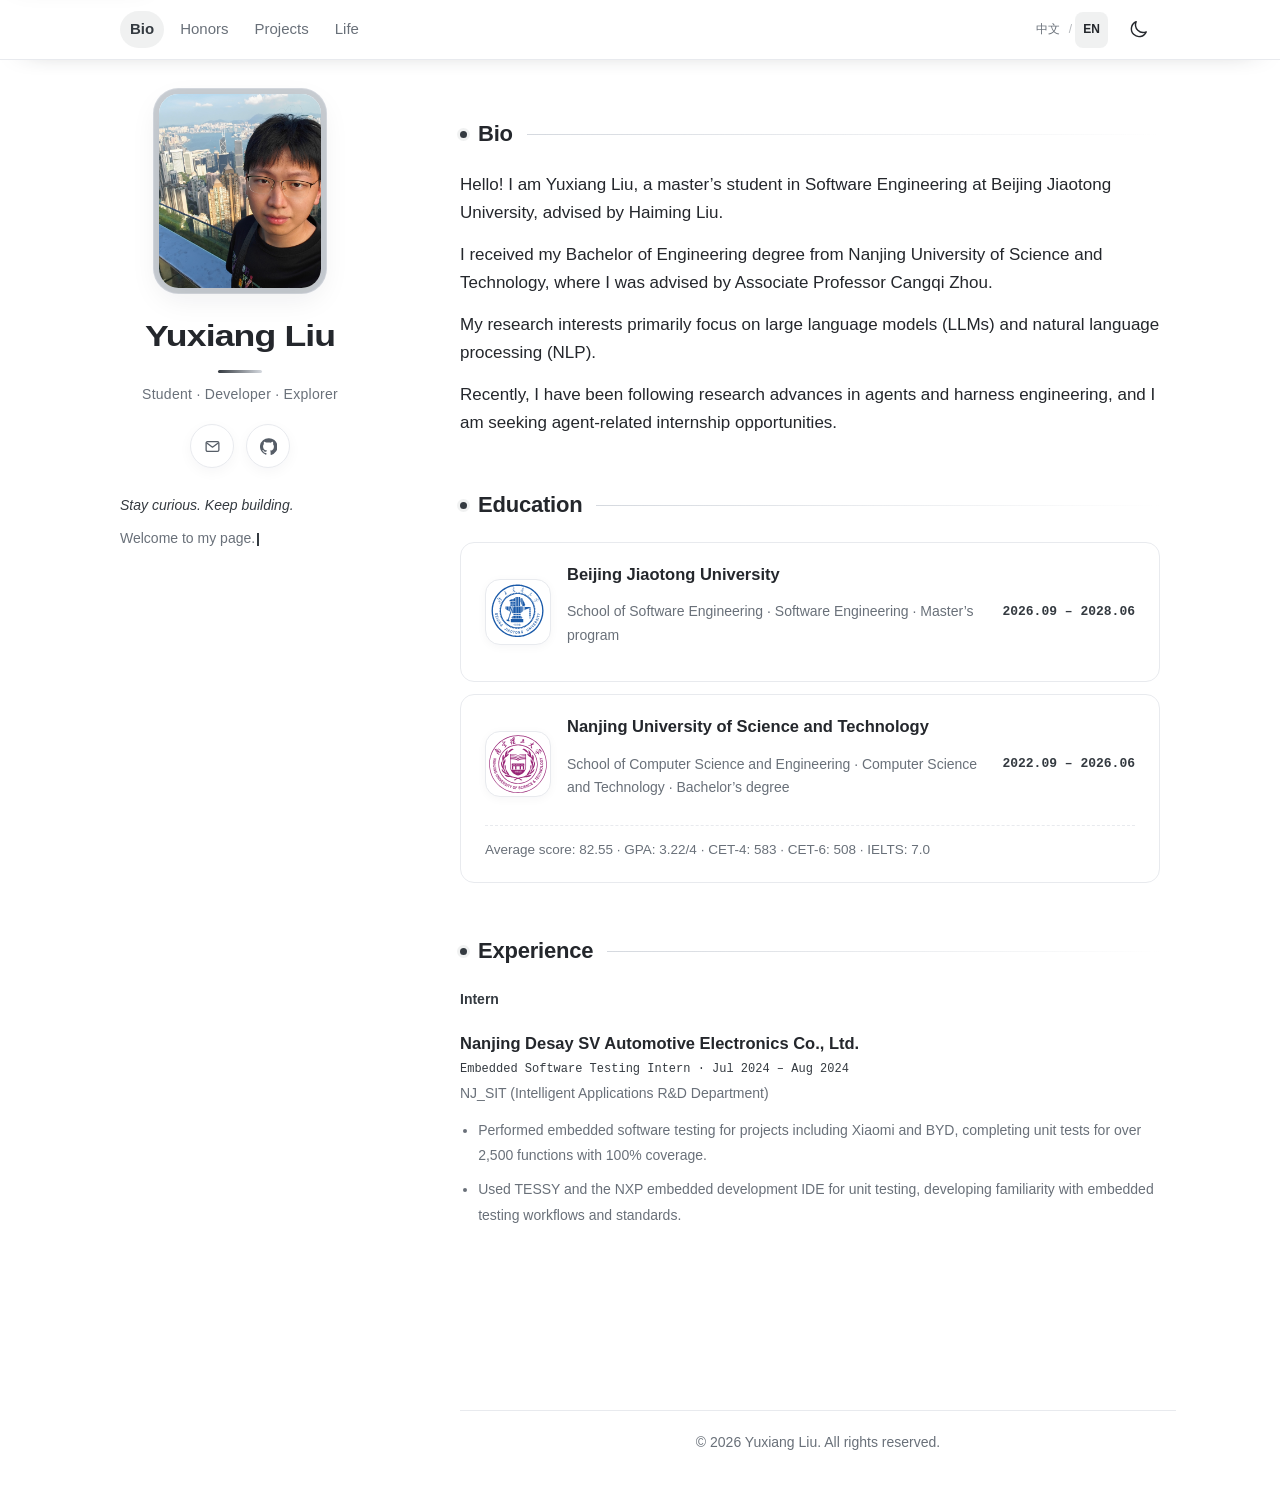
==== personal-site/en/index.html @ c971d86a "initialize personal page" ====
<!DOCTYPE html>
<html lang="en" data-theme="light">
<head>
<meta charset="UTF-8">
<link rel="alternate" hreflang="zh-CN" href="../index.html"><link rel="alternate" hreflang="en" href="index.html"><meta name="viewport" content="width=device-width, initial-scale=1">
<title>Yuxiang Liu · Personal Homepage</title>
<meta name="description" content="Yuxiang Liu, a Software Engineering master’s student at Beijing Jiaotong University interested in LLMs, NLP, agents, and harness engineering, seeking agent-related internships.">
<meta id="themeColor" name="theme-color" content="#ffffff">
<link rel="icon" href="../assets/img/favicon.svg" type="image/svg+xml">
<script>document.documentElement.classList.add("js");document.documentElement.dataset.theme=new URLSearchParams(location.search).get("theme")==="dark"?"dark":"light";document.documentElement.dataset.panel=["honors","projects","life"].includes(location.hash.slice(1))?location.hash.slice(1):"bio";</script>
<link rel="stylesheet" href="../assets/css/theme-luka.css"><link rel="stylesheet" href="../assets/css/custom.css">
</head>
<body class="theme-luka">
<a class="skip-link" href="#main-content">Skip to content</a>
<nav class="top-nav" aria-label="Primary navigation"><div class="nav-container"><div class="nav-left"><a href="#bio" class="nav-link"><span>Bio</span></a><a href="#honors" class="nav-link"><span>Honors</span></a><a href="#projects" class="nav-link"><span>Projects</span></a><a href="#life" class="nav-link"><span>Life</span></a></div><div class="nav-right"><nav class="language-switch" aria-label="Language selection"><a href="../index.html#bio" data-language-base="../index.html" lang="zh-CN" hreflang="zh-CN" aria-label="Chinese version">中文</a><span aria-hidden="true">/</span><a href="index.html#bio" data-language-base="index.html" lang="en" hreflang="en" aria-current="page" aria-label="English version">EN</a></nav><button id="themeToggle" class="theme-toggle" title="Switch to dark theme" aria-label="Switch to dark theme" aria-pressed="false"><svg class="icon-svg icon-moon" viewBox="0 0 24 24" aria-hidden="true"><path d="M21.75 15a9.75 9.75 0 0 1-12.75-12.75A9.75 9.75 0 1 0 21.75 15Z"/></svg><svg class="icon-svg icon-sun" viewBox="0 0 24 24" aria-hidden="true"><circle cx="12" cy="12" r="3.5"/><path d="M12 2v2M12 20v2M4.93 4.93l1.42 1.42M17.65 17.65l1.42 1.42M2 12h2M20 12h2"/></svg></button></div></div></nav>
<div class="wrapper">
<header class="sidebar"><div class="profile-card"><div class="image avatar"><img src="../assets/img/avatar.jpg" alt="Portrait of Yuxiang Liu" decoding="async" fetchpriority="high"></div><h1 class="site-name"><span class="name-lettering">Yuxiang Liu</span></h1><p class="sidebar-sub">Student · Developer · Explorer</p><div class="social-icons"><a href="mailto:liuyx26@bjtu.edu.cn" title="Email: liuyx26@bjtu.edu.cn" aria-label="Email Yuxiang Liu"><svg class="icon-svg" viewBox="0 0 24 24" aria-hidden="true"><rect x="3" y="5" width="18" height="14" rx="2"/><path d="m4 7 8 6 8-6"/></svg></a><a href="https://github.com/lyx0902" target="_blank" rel="noopener noreferrer" title="GitHub · lyx0902" aria-label="Yuxiang Liu on GitHub"><svg class="icon-svg icon-github" viewBox="0 0 24 24" aria-hidden="true" focusable="false"><path d="M12 .3a12 12 0 0 0-3.79 23.39c.6.11.82-.26.82-.58l-.02-2.04c-3.34.73-4.04-1.61-4.04-1.61-.55-1.39-1.33-1.76-1.33-1.76-1.09-.74.08-.73.08-.73 1.21.09 1.84 1.24 1.84 1.24 1.07 1.84 2.81 1.31 3.5 1 .11-.78.42-1.31.76-1.61-2.67-.3-5.47-1.33-5.47-5.93 0-1.31.47-2.38 1.24-3.22-.14-.3-.54-1.52.1-3.18 0 0 1.01-.32 3.3 1.23A11.5 11.5 0 0 1 12 6.32c1.02 0 2.05.14 3 .4 2.28-1.55 3.29-1.23 3.29-1.23.64 1.66.24 2.88.12 3.18.76.84 1.23 1.91 1.23 3.22 0 4.61-2.81 5.62-5.48 5.92.44.37.81 1.1.81 2.22l-.02 3.29c0 .31.21.69.83.57A12 12 0 0 0 12 .3Z"/></svg></a></div><p class="sidebar-motto"><span class="motto-quote" lang="en">Stay curious. Keep building.</span><span class="welcome-note" lang="en"><span id="twText">Welcome to my page.</span><span class="tw-caret" aria-hidden="true"></span></span></p></div></header>
<main class="content" id="main-content" tabindex="-1">
<section class="site-panel" id="bio" aria-labelledby="bio-title"><div class="section" id="about"><h2 class="section-title" id="bio-title" tabindex="-1"><span class="section-label">Bio</span></h2><div class="section-body">
<p>Hello! I am Yuxiang Liu, a master’s student in Software Engineering at Beijing Jiaotong University, advised by Haiming Liu.</p>
<p>I received my Bachelor of Engineering degree from Nanjing University of Science and Technology, where I was advised by Associate Professor Cangqi Zhou.</p>
<p>My research interests primarily focus on large language models (LLMs) and natural language processing (NLP).</p>
<p>Recently, I have been following research advances in agents and harness engineering, and I am seeking agent-related internship opportunities.</p>
</div></div>
<div class="section" id="education">
<h3 class="section-title" id="education-title" tabindex="-1"><span class="section-label">Education</span></h3>
<div class="section-body">
<div class="edu-card"><div class="edu-row"><img class="edu-logo" src="../assets/img/bjtu.svg" alt="Beijing Jiaotong University emblem"><div class="edu-main"><p class="edu-name"><strong>Beijing Jiaotong University</strong></p><p class="edu-meta">School of Software Engineering · Software Engineering · Master’s program</p></div><span class="edu-period">2026.09 – 2028.06</span></div></div>
<div class="edu-card"><div class="edu-row"><img class="edu-logo" src="../assets/img/njust.svg" alt="Nanjing University of Science and Technology emblem"><div class="edu-main"><p class="edu-name"><strong>Nanjing University of Science and Technology</strong></p><p class="edu-meta">School of Computer Science and Engineering · Computer Science and Technology · Bachelor’s degree</p></div><span class="edu-period">2022.09 – 2026.06</span></div><div class="edu-extra">Average score: 82.55 · GPA: 3.22/4 · CET-4: 583 · CET-6: 508 · IELTS: 7.0</div></div>
</div></div>
<div class="section" id="experience">
<h3 class="section-title" id="experience-title" tabindex="-1"><span class="section-label">Experience</span></h3>
<div class="section-body"><div class="exp-block"><div class="exp-label">Intern</div><div class="exp-item"><div class="exp-body"><div class="exp-title">Nanjing Desay SV Automotive Electronics Co., Ltd.</div><div class="exp-meta">Embedded Software Testing Intern · Jul 2024 – Aug 2024</div><div class="exp-desc">NJ_SIT (Intelligent Applications R&amp;D Department)</div><ul class="internship-details"><li>Performed embedded software testing for projects including Xiaomi and BYD, completing unit tests for over 2,500 functions with 100% coverage.</li><li>Used TESSY and the NXP embedded development IDE for unit testing, developing familiarity with embedded testing workflows and standards.</li></ul></div></div></div></div></div>
</section>
<section class="site-panel" id="honors" aria-labelledby="honors-title">
<h2 class="visually-hidden" id="honors-title" tabindex="-1">Honors</h2>
<nav class="chapter-index" aria-label="Competitions and honors navigation"><div class="reading-track" role="progressbar" aria-label="Reading progress through competitions and honors" aria-valuemin="0" aria-valuemax="100" aria-valuenow="0"><span class="reading-fill"></span></div><a href="#competitions"><span class="reading-node" aria-hidden="true"></span><span>Competitions</span></a><a href="#awards"><span class="reading-node" aria-hidden="true"></span><span>Honors</span></a></nav>
<div class="section" id="competitions"><h3 class="section-title" id="competitions-title" tabindex="-1"><span class="section-label">Competitions</span></h3><div class="section-body"><div class="comp-list">
<div class="comp-item"><span class="comp-name">13th MathorCup University Mathematical Modeling Challenge (2023)</span><span class="comp-award">First Prize</span></div>
<div class="comp-item"><span class="comp-name">Mathematical Contest in Modeling (MCM), 2024</span><span class="comp-award">Honorable Mention</span></div>
<div class="comp-item"><span class="comp-name">6th National Collegiate Curling AI Challenge (2024)</span><span class="comp-award">Third Prize</span></div>
<div class="comp-item"><span class="comp-name">15th CP Cup National Collegiate Market Research and Analysis Competition (2025)</span><span class="comp-award">First Prize, Jiangsu Province</span></div>
<div class="comp-item"><span class="comp-name">China Undergraduate Mathematical Contest in Modeling (CUMCM)(2024)</span><span class="comp-award">Second Prize, Jiangsu Province</span></div>
<div class="comp-item"><span class="comp-name">14th MathorCup Mathematical Applications Challenge (2024)</span><span class="comp-award">Second Prize, Jiangsu Province</span></div>
</div></div></div>
<div class="section" id="awards"><h3 class="section-title" id="awards-title" tabindex="-1"><span class="section-label">Honors</span></h3><div class="section-body"><div class="awards-grid"><div class="award-item"><span class="award-icon" aria-hidden="true">◇</span><div class="award-text"><strong>NJUST Outstanding Student Scholarship · Second Class</strong><div class="award-detail">Awarded once · 24-25Q1</div></div></div><div class="award-item"><span class="award-icon" aria-hidden="true">◇</span><div class="award-text"><strong>NJUST Outstanding Student Scholarship · Third Class</strong><div class="award-detail">Awarded three times · 22-23Q1, 23-24Q2, 24-25Q2</div></div></div></div></div></div>
</section>
<section class="site-panel" id="projects" aria-labelledby="projects-title">
<h2 class="section-title" id="projects-title" tabindex="-1"><span class="section-label">Projects</span></h2>
<div class="section-body"><div class="proj-list">
<article class="proj-card" data-project="AchievementAnalysis">
<a class="proj-thumb" href="../assets/img/AchievementAnalysis.png" target="_blank" rel="noopener noreferrer" aria-label="AchievementAnalysis · View full project screenshot"><img src="../assets/img/AchievementAnalysis.png" alt="AchievementAnalysis interface screenshot" loading="lazy" decoding="async"></a>
<div class="proj-body"><div class="proj-head"><span class="proj-title">AchievementAnalysis</span></div>
<div class="proj-desc"><p><strong>Overall project:</strong> Integrates Steam data from multiple sources to analyze game trends, clustering, reviews, and player engagement, providing explainable recommendations and interactive presentations.</p><p><strong>My contribution:</strong> Implemented automated achievement classification and mainline progression analysis, interpreted player engagement using gameplay, playtime, and reviews, and visualized the data.</p><p class="proj-demo">Live demo: <a href="https://www.soyorinlove.cn/#research/retention" target="_blank" rel="noopener noreferrer">https://www.soyorinlove.cn/#research/retention</a></p></div>
<div class="proj-metadata"><p><span class="proj-meta-label">Type:</span> Course Project</p><p><span class="proj-meta-label">Team:</span> Wenhai Wang, Yuxiang Liu, Jinhui Yang, Meitian Ye, Zhengyu Zhu</p><p><span class="proj-meta-label">GitHub:</span> <a href="https://github.com/WwhdsOne/achievement-analytics" target="_blank" rel="noopener noreferrer">https://github.com/WwhdsOne/achievement-analytics</a></p></div></div>
</article>
<article class="proj-card" data-project="ApexLogic">
<a class="proj-thumb" href="../assets/img/ApexLogic.png" target="_blank" rel="noopener noreferrer" aria-label="ApexLogic · View full project screenshot"><img src="../assets/img/ApexLogic.png" alt="ApexLogic interface screenshot" loading="lazy" decoding="async"></a>
<div class="proj-body"><div class="proj-head"><span class="proj-title">ApexLogic</span></div>
<div class="proj-desc"><p>A multi-agent deep research system combining multi-source retrieval and iterative review, with checkpoint-based research resumption, cross-task memory reuse, and concurrent background execution.</p></div>
<div class="proj-metadata"><p><span class="proj-meta-label">Type:</span> Research Project</p><p><span class="proj-meta-label">Team:</span> Yuxiang Liu</p><p><span class="proj-meta-label">GitHub:</span> <a href="https://github.com/lyx0902/ApexLogic" target="_blank" rel="noopener noreferrer">https://github.com/lyx0902/ApexLogic</a></p></div></div>
</article>
</div></div></section>
<section class="site-panel" id="life" aria-labelledby="life-title">
<h2 class="section-title" id="life-title" tabindex="-1"><span class="section-label">Life</span></h2>
<div class="section-body"><div class="announce-list"><div class="announce-item"><span class="announce-date">2023.10</span><div class="announce-body"><div class="announce-title">7th Jiangsu Provincial College Student Arts Exhibition</div><div class="announce-desc">First Prize, Instrumental Ensemble Division</div></div></div><div class="announce-item"><span class="announce-date">2022.10</span><div class="announce-body"><div class="announce-title">NJUST Freshman Basketball Tournament</div><div class="announce-desc">Third Place</div></div></div></div></div>
</section>
</main>
<footer class="site-footer"><p>© 2026 Yuxiang Liu. All rights reserved.</p></footer>
</div>
<script src="../assets/js/chapters.js"></script><script src="../assets/js/main.js"></script>
</body></html>
---- personal-site/assets/css/theme-luka.css ----
/* ============================================
   Luka Homepage
   Warm minimal academic homepage template
   ============================================ */

html {
  scroll-behavior: smooth;
}

body {
  margin: 0;
}

body.theme-luka,
body.theme-luka *,
body.theme-luka *::before,
body.theme-luka *::after {
  box-sizing: border-box;
}

:root {
  color-scheme: light;
  --luka-bg: #faf9f7;
  --luka-text: #3d3929;
  --luka-accent: #a95b3d;
  --luka-on-accent: #ffffff;
  --luka-accent-soft: rgba(169, 91, 61, 0.1);
  --luka-secondary: #746d62;
  --luka-border: rgba(169, 91, 61, 0.2);
  --luka-shadow: rgba(118, 72, 49, 0.14);
  --luka-shadow-soft: rgba(61, 57, 41, 0.08);
  --luka-panel: #ffffff;
  --luka-panel-muted: #f5f1ec;
  --luka-nav-bg: rgba(250, 249, 247, 0.86);
  --luka-social-bg: #ffffff;
  --luka-social-text: #765f4c;
  --luka-footer-border: rgba(169, 91, 61, 0.16);
  --luka-motion-press: 120ms;
  --luka-motion-fast: 180ms;
  --luka-motion-base: 280ms;
  --luka-ease-out: cubic-bezier(0.22, 1, 0.36, 1);
}

@media (prefers-color-scheme: dark) {
  :root:not([data-theme="light"]) {
    color-scheme: dark;
    --luka-bg: #1a1917;
    --luka-text: #d1cec7;
    --luka-accent: #efa17f;
    --luka-on-accent: #1a1917;
    --luka-accent-soft: rgba(239, 161, 127, 0.12);
    --luka-secondary: #b1aa9f;
    --luka-border: rgba(239, 161, 127, 0.2);
    --luka-shadow: rgba(0, 0, 0, 0.3);
    --luka-shadow-soft: rgba(0, 0, 0, 0.22);
    --luka-panel: #22211e;
    --luka-panel-muted: #282621;
    --luka-nav-bg: rgba(26, 25, 23, 0.86);
    --luka-social-bg: #22211e;
    --luka-social-text: #d1cec7;
    --luka-footer-border: rgba(239, 161, 127, 0.16);
  }
}

[data-theme="dark"] {
  color-scheme: dark;
  --luka-bg: #1a1917;
  --luka-text: #d1cec7;
  --luka-accent: #efa17f;
  --luka-on-accent: #1a1917;
  --luka-accent-soft: rgba(239, 161, 127, 0.12);
  --luka-secondary: #b1aa9f;
  --luka-border: rgba(239, 161, 127, 0.2);
  --luka-shadow: rgba(0, 0, 0, 0.3);
  --luka-shadow-soft: rgba(0, 0, 0, 0.22);
  --luka-panel: #22211e;
  --luka-panel-muted: #282621;
  --luka-nav-bg: rgba(26, 25, 23, 0.86);
  --luka-social-bg: #22211e;
  --luka-social-text: #d1cec7;
  --luka-footer-border: rgba(239, 161, 127, 0.16);
}

[data-theme="light"] {
  color-scheme: light;
  --luka-bg: #faf9f7;
  --luka-text: #3d3929;
  --luka-accent: #a95b3d;
  --luka-on-accent: #ffffff;
  --luka-accent-soft: rgba(169, 91, 61, 0.1);
  --luka-secondary: #746d62;
  --luka-border: rgba(169, 91, 61, 0.2);
  --luka-shadow: rgba(118, 72, 49, 0.14);
  --luka-shadow-soft: rgba(61, 57, 41, 0.08);
  --luka-panel: #ffffff;
  --luka-panel-muted: #f5f1ec;
  --luka-nav-bg: rgba(250, 249, 247, 0.86);
  --luka-social-bg: #ffffff;
  --luka-social-text: #765f4c;
  --luka-footer-border: rgba(169, 91, 61, 0.16);
}

body.theme-luka {
  background: var(--luka-bg);
  color: var(--luka-text);
  font-family: -apple-system, BlinkMacSystemFont, "Segoe UI", "PingFang SC", "Hiragino Sans GB", "Microsoft YaHei", "Noto Sans CJK SC", "Inter", sans-serif;
  font-size: 17px;
  line-height: 1.65;
  text-rendering: optimizeLegibility;
  -webkit-font-smoothing: antialiased;
  -moz-osx-font-smoothing: grayscale;
  transition: background-color var(--luka-motion-base) var(--luka-ease-out), color var(--luka-motion-fast) ease;
}

body.theme-luka a {
  color: var(--luka-accent);
  text-decoration: none;
}

body.theme-luka a,
body.theme-luka button,
body.theme-luka summary {
  touch-action: manipulation;
  -webkit-tap-highlight-color: transparent;
}

body.theme-luka .skip-link {
  position: fixed;
  top: 8px;
  left: 12px;
  z-index: 2000;
  padding: 9px 13px;
  border-radius: 9px;
  background: var(--luka-panel);
  color: var(--luka-text);
  box-shadow: 0 8px 24px var(--luka-shadow);
  transform: translateY(-160%);
  transition: transform var(--luka-motion-fast) var(--luka-ease-out);
}

body.theme-luka .skip-link:focus {
  transform: translateY(0);
}

body.theme-luka .top-nav {
  position: fixed;
  top: 0;
  left: 0;
  right: 0;
  height: 60px;
  display: flex;
  justify-content: center;
  align-items: center;
  background: var(--luka-nav-bg);
  -webkit-backdrop-filter: blur(14px) saturate(130%);
  backdrop-filter: blur(14px) saturate(130%);
  border-bottom: 1px solid var(--luka-footer-border);
  box-shadow: 0 8px 28px -26px var(--luka-text);
  transition: background-color var(--luka-motion-base) var(--luka-ease-out), border-color var(--luka-motion-base) var(--luka-ease-out), box-shadow var(--luka-motion-base) var(--luka-ease-out);
  z-index: 1000;
}

body.theme-luka .nav-container {
  width: 100%;
  max-width: 1120px;
  padding: 0 40px;
  display: flex;
  align-items: center;
  justify-content: space-between;
}

body.theme-luka .nav-left {
  display: flex;
  align-items: center;
  gap: 6px;
  min-width: 0;
}

body.theme-luka .nav-right {
  flex: 0 0 auto;
}

body.theme-luka .nav-brand {
  position: relative;
  color: var(--luka-text);
  font-size: 19px;
  font-weight: 600;
  flex-shrink: 0;
}

body.theme-luka .nav-brand::before {
  content: "";
  position: absolute;
  inset: -9px -2px;
}

body.theme-luka .nav-link {
  position: relative;
  color: var(--luka-secondary);
  font-size: 15px;
  font-weight: 500;
  white-space: nowrap;
  padding: 6px 10px;
  border-radius: 999px;
  transition: color var(--luka-motion-fast) ease, background-color var(--luka-motion-fast) ease, transform var(--luka-motion-press) var(--luka-ease-out);
}

body.theme-luka .nav-link.is-active {
  color: var(--luka-accent);
  background: var(--luka-accent-soft);
  filter: none;
}

body.theme-luka .nav-link::before {
  content: "";
  position: absolute;
  inset: -6px 0;
}

body.theme-luka .nav-link.is-active {
  font-weight: 600;
}

body.theme-luka .nav-label-short {
  display: none;
}

body.theme-luka .theme-toggle {
  border: none;
  background: transparent;
  color: var(--luka-text);
  width: 44px;
  height: 44px;
  display: inline-flex;
  align-items: center;
  justify-content: center;
  border-radius: 999px;
  cursor: pointer;
  font-size: 19px;
  position: relative;
  flex: 0 0 44px;
  transition: transform var(--luka-motion-press) var(--luka-ease-out), background-color var(--luka-motion-fast) ease, color var(--luka-motion-fast) ease;
}

body.theme-luka .theme-toggle .icon-svg {
  position: absolute;
  width: 19px;
  height: 19px;
  transition: opacity var(--luka-motion-fast) ease, transform var(--luka-motion-base) var(--luka-ease-out);
}

body.theme-luka .theme-toggle .icon-moon {
  opacity: 1;
  transform: rotate(0) scale(1);
}

body.theme-luka .theme-toggle .icon-sun {
  opacity: 0;
  transform: rotate(-24deg) scale(0.82);
}

:root[data-theme="dark"] body.theme-luka .theme-toggle .icon-moon {
  opacity: 0;
  transform: rotate(24deg) scale(0.82);
}

:root[data-theme="dark"] body.theme-luka .theme-toggle .icon-sun {
  opacity: 1;
  transform: rotate(0) scale(1);
}

body.theme-luka .wrapper {
  width: 100%;
  max-width: 1120px;
  margin: 0 auto;
  display: flex;
  flex-wrap: wrap;
  align-items: flex-start;
  min-height: 100vh;
}

body.theme-luka .sidebar {
  width: 320px;
  flex-shrink: 0;
  position: fixed;
  top: 60px;
  left: calc(50% - 560px);
  height: calc(100vh - 60px);
  overflow-y: auto;
  text-align: center;
  box-sizing: border-box;
  display: flex;
  flex-direction: column;
  justify-content: flex-start;
  align-items: center;
  padding-top: 34px;
  scrollbar-width: none;
  z-index: 100;
}

body.theme-luka .sidebar::-webkit-scrollbar {
  display: none;
}

body.theme-luka .profile-card {
  width: 100%;
  padding: 0 20px;
  text-align: center;
}

body.theme-luka .image.avatar {
  display: block;
  position: relative;
  width: 162px;
  height: 194.4px;
  margin: 0 auto 28px;
  overflow: hidden;
  border-radius: 19.44px;
  clip-path: inset(0 round 19.44px);
  box-shadow: 0 8px 28px var(--luka-shadow);
}

body.theme-luka .image.avatar img {
  position: absolute;
  top: -10%;
  left: 0;
  width: 128%;
  height: 128%;
  max-width: none;
  display: block;
  border-radius: 0;
  object-fit: cover;
  object-position: center;
  box-shadow: none;
}

body.theme-luka .site-name {
  margin: 0 0 16px;
  color: var(--luka-text);
  font-family: "Arial Black", -apple-system, BlinkMacSystemFont, "Segoe UI", sans-serif;
  font-size: 33px;
  /* Archivo Black's regular face is already a heavy, purpose-drawn weight. */
  font-weight: 900;
  font-kerning: normal;
  letter-spacing: -0.025em;
  line-height: 1.2;
}

body.theme-luka .name-lettering {
  display: inline-block;
  transform: scale(1.08, 0.9);
  transform-origin: center;
}

body.theme-luka .social-icons {
  display: flex;
  justify-content: center;
  gap: 12px;
  flex-wrap: wrap;
}

body.theme-luka .social-icons a {
  width: 44px;
  height: 44px;
  display: inline-flex;
  align-items: center;
  justify-content: center;
  border-radius: 50%;
  border: 1px solid var(--luka-footer-border);
  background: var(--luka-social-bg);
  color: var(--luka-social-text) !important;
  box-shadow: 0 4px 14px var(--luka-shadow-soft);
  transition: transform var(--luka-motion-press) var(--luka-ease-out), background-color var(--luka-motion-fast) ease, color var(--luka-motion-fast) ease, border-color var(--luka-motion-fast) ease, box-shadow var(--luka-motion-fast) var(--luka-ease-out);
}

body.theme-luka .icon-svg {
  display: block;
  fill: none;
  stroke: currentColor;
  stroke-width: 1.8;
  stroke-linecap: round;
  stroke-linejoin: round;
}

body.theme-luka .social-icons .icon-svg {
  width: 17px;
  height: 17px;
}

body.theme-luka .social-icons .ai {
  font-size: 18px;
}

body.theme-luka .social-icons .ai-google-scholar {
  font-size: 19px;
  transform: translateY(0.5px);
}

body.theme-luka .social-icons .icon-github {
  fill: currentColor;
  stroke: none;
}

body.theme-luka .visitor-card {
  margin: 28px auto 0;
  width: 240px;
  padding: 18px 16px;
  border: 1px dashed var(--luka-border);
  border-radius: 14px;
  color: var(--luka-secondary);
  text-align: left;
  min-height: 115px;
  transition: opacity var(--luka-motion-base) var(--luka-ease-out), border-color var(--luka-motion-fast) ease, color var(--luka-motion-fast) ease;
}

body.theme-luka .visitor-card-title {
  margin-bottom: 8px;
  font-size: 14px;
  font-weight: 600;
  color: var(--luka-accent);
  text-transform: uppercase;
  letter-spacing: 0.08em;
}

body.theme-luka .visitor-card-body {
  display: flex;
  flex-direction: column;
  gap: 6px;
  font-size: 14px;
  line-height: 1.6;
  font-variant-numeric: tabular-nums;
  opacity: 0.48;
  transition: opacity var(--luka-motion-base) var(--luka-ease-out);
}

body.theme-luka .visitor-card.is-ready .visitor-card-body {
  opacity: 1;
}

body.theme-luka .visitor-stat {
  display: flex;
  align-items: center;
  gap: 8px;
}

body.theme-luka .visitor-stat i,
body.theme-luka .visitor-stat .icon-svg {
  width: 16px;
  height: 16px;
  flex: 0 0 16px;
  text-align: center;
  color: var(--luka-accent);
}

body.theme-luka .sidebar-motto {
  margin: 22px auto 0;
  width: 240px;
  font-size: 14px;
  line-height: 1.9;
  font-style: italic;
  color: var(--luka-secondary);
  text-align: left;
}

body.theme-luka .sidebar-motto .motto-quote {
  color: var(--luka-accent);
}

body.theme-luka .welcome-note {
  display: block;
  margin-top: 6px;
  font-style: normal;
}

body.theme-luka .visitor-map {
  width: 240px;
  max-width: 100%;
  margin: 24px auto 28px;
  padding-top: 16px;
  border-top: 1px solid var(--luka-footer-border);
  text-align: center;
}

body.theme-luka .visitor-map h2 {
  margin: 0 0 10px;
  font-family: inherit;
  font-size: 12px;
  font-weight: 600;
  letter-spacing: 0.06em;
  color: var(--luka-secondary);
}

body.theme-luka .visitor-map-canvas {
  position: relative;
  width: 210px;
  height: 105px;
  margin: 0 auto;
  line-height: 0;
}

body.theme-luka .visitor-map-status {
  position: absolute;
  inset: 0;
  display: grid;
  place-items: center;
  margin: 0;
  padding: 12px;
  color: var(--luka-secondary);
  font-size: 12px;
  line-height: 1.5;
}

body.theme-luka .visitor-map-status[hidden] {
  display: none;
}

body.theme-luka .visitor-map-caption,
body.theme-luka .visitor-map-nojs {
  margin: 8px 0 0;
  color: var(--luka-secondary);
  font-size: 11px;
  line-height: 1.5;
}

body.theme-luka .visitor-map-links {
  margin: 2px 0 0;
  font-size: 11px;
  line-height: 1.6;
}

body.theme-luka .visitor-map-links a {
  color: var(--luka-secondary);
}

html:not(.js) body.theme-luka .visitor-map-canvas {
  display: none;
}

body.theme-luka .content {
  flex: 1;
  min-width: 0;
  margin-left: 320px;
  padding: 120px 40px 80px 60px;
}

/* Chapter visibility is resolved in the head to prevent a flash of every page. */
html[data-panel="bio"] .site-panel:not(#bio),
html[data-panel="research"] .site-panel:not(#research),
html[data-panel="projects"] .site-panel:not(#projects),
html[data-panel="arcadia"] .site-panel:not(#arcadia),
.site-panel[hidden] {
  display: none;
}

body.theme-luka .site-panel {
  min-height: calc(100svh - 240px);
  scroll-margin-top: 88px;
  animation: chapter-enter 220ms var(--luka-ease-out) both;
}

@keyframes chapter-enter {
  from { opacity: 0; transform: translateY(5px); }
  to { opacity: 1; transform: translateY(0); }
}

body.theme-luka .visually-hidden {
  position: absolute;
  width: 1px;
  height: 1px;
  padding: 0;
  margin: -1px;
  overflow: hidden;
  clip-path: inset(50%);
  white-space: nowrap;
  border: 0;
}

body.theme-luka .site-panel .section-title:focus {
  outline: none;
}

body.theme-luka .chapter-index {
  --reading-progress: 0;
  position: sticky;
  top: 60px;
  z-index: 10;
  display: grid;
  grid-template-columns: repeat(4, minmax(0, 1fr));
  padding: 14px 0 12px;
  margin-bottom: 32px;
  background: var(--luka-bg);
  border-bottom: 1px solid var(--luka-footer-border);
  font-size: 13px;
  transition: background-color var(--luka-motion-base) var(--luka-ease-out);
}

body.theme-luka .chapter-index a {
  position: relative;
  min-height: 44px;
  box-sizing: border-box;
  padding: 21px 2px 3px;
  text-align: center;
  color: var(--luka-secondary);
  border-radius: 6px;
  transition: color var(--luka-motion-fast) ease;
}

body.theme-luka .chapter-index a[aria-current="location"] {
  color: var(--luka-accent);
  font-weight: 600;
}

@media (hover: hover) and (pointer: fine) {
  body.theme-luka .chapter-index a:hover {
    color: var(--luka-accent);
  }
}

body.theme-luka .reading-track {
  position: absolute;
  top: 21px;
  left: 12.5%;
  right: 12.5%;
  height: 2px;
  background: var(--luka-border);
  overflow: hidden;
}

body.theme-luka .reading-fill {
  display: block;
  height: 100%;
  background: var(--luka-accent);
  transform: scaleX(var(--reading-progress));
  transform-origin: left;
}

body.theme-luka .reading-node {
  position: absolute;
  top: 3px;
  left: calc(50% - 5px);
  width: 10px;
  height: 10px;
  box-sizing: border-box;
  border: 2px solid var(--luka-border);
  border-radius: 50%;
  background: var(--luka-bg);
  transition: background-color 150ms ease, border-color 150ms ease, box-shadow 150ms ease;
}

body.theme-luka .chapter-index a.is-reached .reading-node {
  background: var(--luka-accent);
  border-color: var(--luka-accent);
}

body.theme-luka .chapter-index a[aria-current="location"] .reading-node {
  box-shadow: 0 0 0 4px var(--luka-accent-soft);
}

@media (max-width: 640px) {
  body.theme-luka .chapter-index {
    top: 56px;
    font-size: 12px;
  }
}

body.theme-luka .conference-grid {
  display: grid;
  grid-template-columns: minmax(0, 1.55fr) minmax(0, 1fr);
  gap: clamp(22px, 3vw, 38px);
  align-items: start;
  padding: 16px 18px 24px;
}

body.theme-luka .conference-photo {
  position: relative;
  margin: 0;
  min-width: 0;
  padding: 8px 8px 12px;
  background: #f7f3ea;
  border-radius: 2px;
  box-shadow: 0 3px 5px rgba(0, 0, 0, 0.08), 0 12px 24px -12px rgba(0, 0, 0, 0.3);
  transform: rotate(-4deg);
  margin-top: 48px;
}

body.theme-luka .conference-photo:nth-child(2) {
  margin-top: 5px;
  transform: rotate(4deg);
}

body.theme-luka .photo-pin {
  position: absolute;
  z-index: 2;
  top: -6px;
  left: 46%;
  width: 14px;
  height: 14px;
  border-radius: 50%;
  background: radial-gradient(circle at 32% 26%, #ecc5a4 0, #b96d47 38%, #793e2c 80%);
  box-shadow: 1px 2px 2px rgba(0, 0, 0, 0.35), 3px 8px 5px rgba(0, 0, 0, 0.18);
  pointer-events: none;
}

body.theme-luka .conference-photo:nth-child(2) .photo-pin {
  left: 53%;
  background: radial-gradient(circle at 32% 26%, #e0e4dc 0, #839389 38%, #465951 80%);
}

body.theme-luka .conference-photo-link {
  display: block;
  position: relative;
  border-radius: 1px;
  overflow: hidden;
  background: var(--luka-accent-soft);
  cursor: zoom-in;
}

body.theme-luka .conference-photo img {
  display: block;
  width: 100%;
  height: auto;
}

body.theme-luka .conference-photo figcaption {
  margin-top: 12px;
  padding-left: 5px;
  font-size: 14px;
  font-weight: 500;
  letter-spacing: 0.035em;
  color: #574b3d;
}

html:has(.photo-viewer[open]) {
  scrollbar-gutter: stable;
}

body.theme-luka .photo-viewer {
  width: min(1100px, calc(100vw - 32px));
  max-width: none;
  max-height: calc(100dvh - 32px);
  padding: 12px 16px;
  border: 0;
  border-radius: 12px;
  background: #171715;
  color: #f5f4f0;
}

body.theme-luka .photo-viewer::backdrop {
  background: rgba(0, 0, 0, 0.86);
}

body.theme-luka .photo-viewer-toolbar,
body.theme-luka .photo-viewer-controls {
  display: flex;
  align-items: center;
  justify-content: space-between;
  gap: 16px;
}

body.theme-luka .photo-viewer-toolbar p {
  margin: 0;
  font-size: 16px;
  font-weight: 600;
}

body.theme-luka .photo-viewer button {
  flex-shrink: 0;
  width: 44px;
  height: 44px;
  padding: 0;
  border: 0;
  border-radius: 50%;
  color: #f5f4f0;
  background: transparent;
  font: inherit;
  font-size: 27px;
  cursor: pointer;
}

body.theme-luka .photo-viewer button:hover {
  background: rgba(255, 255, 255, 0.1);
}

body.theme-luka .photo-viewer-image {
  display: block;
  width: 100%;
  height: calc(100dvh - 168px);
  object-fit: contain;
}

body.theme-luka .photo-viewer-controls {
  justify-content: center;
  font-size: 13px;
  font-variant-numeric: tabular-nums;
}

@media (max-width: 640px) {
  body.theme-luka .conference-grid {
    grid-template-columns: minmax(0, 1fr);
    gap: 32px;
    padding: 14px 14px 24px;
  }
  body.theme-luka .conference-photo {
    width: 94%;
    margin-top: 0;
    transform: rotate(-3deg);
  }
  body.theme-luka .conference-photo:nth-child(2) {
    width: 78%;
    margin: 0 0 0 auto;
    transform: rotate(3deg);
  }
  body.theme-luka .photo-viewer {
    padding: 8px;
    width: calc(100vw - 16px);
  }
}

body.theme-luka .bio-quote {
  margin: 0 0 24px;
  padding: clamp(22px, 3.2vw, 32px);
  border: 1px solid rgba(120, 97, 62, 0.22);
  border-radius: 6px;
  background: transparent;
  color: #78613e;
  font-family: "Noto Serif SC Quotes", "Songti SC", "STSong", "SimSun", serif;
  font-size: clamp(15px, 1.3vw, 18px);
  font-weight: 500;
  font-style: normal;
  line-height: 2;
  letter-spacing: 0.035em;
  overflow-wrap: break-word;
  transition: color var(--luka-motion-base) ease, background-color var(--luka-motion-base) ease, border-color var(--luka-motion-base) ease;
}

body.theme-luka .bio-quote p {
  margin: 0;
}

body.theme-luka .bio-quote p + p {
  margin-top: 24px;
}

html[data-theme="dark"] body.theme-luka .bio-quote {
  color: #ddcda9;
  border-color: rgba(221, 205, 169, 0.2);
}

body.theme-luka .chapter-empty {
  padding: clamp(36px, 7vw, 88px) 0;
  color: var(--luka-secondary);
}

body.theme-luka .chapter-eyebrow {
  font-size: 12px;
  letter-spacing: 0.13em;
  text-transform: uppercase;
}

body.theme-luka .chapter-lead {
  margin: 24px 0;
  color: var(--luka-text);
  font-size: clamp(29px, 3.6vw, 43px);
  line-height: 1.25;
  letter-spacing: -0.035em;
  font-weight: 500;
}

body.theme-luka .arcadia-intro {
  position: relative;
  isolation: isolate;
}

body.theme-luka .arcadia-orbit {
  position: absolute;
  z-index: -1;
  right: 4%;
  top: 8%;
  width: clamp(140px, 24vw, 260px);
  aspect-ratio: 1;
  border: 1px solid var(--luka-border);
  border-radius: 50%;
  background: radial-gradient(circle at 65% 30%, var(--luka-accent-soft), transparent 70%);
  opacity: 0.55;
  pointer-events: none;
}

body.theme-luka .section {
  margin-bottom: 54px;
  scroll-margin-top: 84px;
  opacity: 1;
  transform: none;
}

.reveal-ready body.theme-luka .section {
  opacity: 0;
  transform: translateY(8px);
  transition: opacity 340ms var(--luka-ease-out), transform 340ms var(--luka-ease-out);
}

.reveal-ready body.theme-luka .section.visible {
  opacity: 1;
  transform: translateY(0);
}

body.theme-luka .section-title {
  display: flex;
  align-items: center;
  gap: 11px;
  width: 100%;
  margin: 0 0 22px;
  color: var(--luka-text);
  font-size: 22px;
  font-weight: 600;
  line-height: 1.3;
  letter-spacing: -0.01em;
}

body.theme-luka .section-title::after {
  content: "";
  flex: 1;
  height: 1px;
  margin-left: 3px;
  background: linear-gradient(to right, var(--luka-border), transparent);
  transition: background var(--luka-motion-base) var(--luka-ease-out);
}

body.theme-luka .section-label {
  white-space: nowrap;
}

body.theme-luka .section-body p {
  margin: 0 0 14px;
}

body.theme-luka .bio-interests {
  margin: 0 0 18px;
  padding-left: 1.35em;
}

body.theme-luka .bio-interests li + li {
  margin-top: 6px;
}

body.theme-luka .about-head {
  display: flex;
  align-items: center;
  justify-content: space-between;
  gap: 12px 16px;
  flex-wrap: wrap;
  margin-bottom: 22px;
}

body.theme-luka .about-head .section-title {
  flex: 1;
  min-width: 210px;
  margin-bottom: 0;
}

body.theme-luka .lang-switch {
  --lang-index: 0;
  position: relative;
  display: inline-grid;
  grid-template-columns: repeat(3, 36px);
  gap: 2px;
  padding: 2px;
  border: 1px solid var(--luka-border);
  border-radius: 999px;
  flex-shrink: 0;
  transition: border-color var(--luka-motion-fast) ease, background-color var(--luka-motion-fast) ease;
}

body.theme-luka .lang-switch::before {
  content: "";
  position: absolute;
  top: 2px;
  bottom: 2px;
  left: 2px;
  width: 36px;
  border-radius: 999px;
  background: var(--luka-accent);
  box-shadow: 0 2px 6px var(--luka-shadow-soft);
  transform: translateX(calc(var(--lang-index) * 38px));
  transition: transform var(--luka-motion-base) var(--luka-ease-out), background-color var(--luka-motion-fast) ease, box-shadow var(--luka-motion-fast) ease;
}

body.theme-luka .lang-btn {
  position: relative;
  z-index: 1;
  border: none;
  background: transparent;
  color: var(--luka-secondary);
  font-family: inherit;
  font-size: 13px;
  font-weight: 600;
  line-height: 1;
  min-width: 36px;
  min-height: 28px;
  padding: 5px 6px;
  border-radius: 999px;
  cursor: pointer;
  transition: color var(--luka-motion-fast) ease, transform var(--luka-motion-press) var(--luka-ease-out);
}

body.theme-luka .lang-btn::before {
  content: "";
  position: absolute;
  inset: -7px 0;
}

body.theme-luka .lang-btn.is-active {
  color: var(--luka-on-accent);
}

body.theme-luka .about-lang {
  display: none;
}

body.theme-luka .about-lang.is-active {
  display: block;
}

body.theme-luka .section-body a {
  text-decoration-line: underline;
  text-decoration-thickness: 1px;
  text-decoration-color: var(--luka-border);
  text-underline-offset: 0.2em;
  transition: color var(--luka-motion-fast) ease, text-decoration-color var(--luka-motion-fast) ease;
}

body.theme-luka .card {
  background: transparent;
  padding: 0;
  box-shadow: none;
}

body.theme-luka .timeline-list {
  position: relative;
  display: grid;
  gap: 0;
  padding-left: 26px;
}

body.theme-luka .timeline-list::before {
  content: "";
  position: absolute;
  left: 6px;
  top: 22px;
  bottom: 22px;
  width: 1px;
  background: linear-gradient(to bottom, var(--luka-accent), var(--luka-border));
  transition: background var(--luka-motion-base) var(--luka-ease-out);
}

body.theme-luka .timeline-entry {
  position: relative;
  padding: 14px 0 20px;
  border-bottom: 1px solid var(--luka-footer-border);
  transition: border-color var(--luka-motion-base) var(--luka-ease-out);
}

body.theme-luka .timeline-entry:last-child {
  padding-bottom: 8px;
  border-bottom: none;
}

body.theme-luka .timeline-entry::before {
  content: "";
  position: absolute;
  left: -22px;
  top: 36px;
  width: 7px;
  height: 7px;
  border-radius: 50%;
  background: var(--luka-accent);
  border: 3px solid var(--luka-bg);
  box-shadow: 0 0 0 1px var(--luka-border);
  z-index: 1;
  transition: background-color var(--luka-motion-fast) ease, border-color var(--luka-motion-fast) ease, box-shadow var(--luka-motion-fast) ease;
}

body.theme-luka .experience-item {
  display: grid;
  grid-template-columns: 52px minmax(0, 1fr) auto;
  align-items: flex-start;
  gap: 16px;
  padding: 0;
  border: none;
  border-radius: 0;
  background: transparent;
  box-shadow: none;
}

body.theme-luka .institution-logo {
  width: 52px;
  height: 52px;
  flex-shrink: 0;
  object-fit: contain;
  padding: 4px;
  border: 1px solid var(--luka-footer-border);
  border-radius: 11px;
  background: #fff;
  transition: border-color var(--luka-motion-fast) ease, box-shadow var(--luka-motion-fast) ease;
}

/* Dark mode: logos are dark artwork on transparent bg, so they blend into
   the dark page. Give them a white rounded chip so they stay legible.
   Light mode is left untouched. */
[data-theme="dark"] body.theme-luka .institution-logo {
  box-shadow: 0 1px 4px rgba(0, 0, 0, 0.4);
}

@media (prefers-color-scheme: dark) {
  :root:not([data-theme="light"]) body.theme-luka .institution-logo {
    box-shadow: 0 1px 4px rgba(0, 0, 0, 0.4);
  }
}

body.theme-luka .experience-content {
  flex: 1;
}

body.theme-luka .experience-content p {
  margin: 0 0 2px;
}

body.theme-luka .exp-title {
  font-size: 16.5px;
  color: var(--luka-text);
}

body.theme-luka .exp-detail {
  font-size: 15px;
  color: var(--luka-secondary);
}

body.theme-luka .exp-period {
  margin-top: 1px;
  font-size: 14px;
  color: var(--luka-accent);
  font-weight: 600;
  line-height: 1.45;
  text-align: right;
  white-space: nowrap;
  font-variant-numeric: tabular-nums;
}

body.theme-luka .exp-period span {
  display: block;
  color: var(--luka-secondary);
  font-size: 12px;
  font-weight: 400;
}

body.theme-luka .project-card {
  font-size: 16px;
  line-height: 1.7;
}

body.theme-luka .publications ol.bibliography {
  position: relative;
  list-style: none;
  padding: 0 0 0 26px;
  margin: 0;
}

body.theme-luka .publications ol.bibliography::before {
  content: "";
  position: absolute;
  left: 6px;
  top: 24px;
  bottom: 24px;
  width: 1px;
  background: linear-gradient(to bottom, var(--luka-accent), var(--luka-border));
  transition: background var(--luka-motion-base) var(--luka-ease-out);
}

body.theme-luka .publications ol.bibliography li {
  position: relative;
  margin: 0;
  padding: 14px 0 20px;
  border: none;
  border-bottom: 1px solid var(--luka-footer-border);
  border-radius: 0;
  background: transparent;
  box-shadow: none;
  transition: border-color var(--luka-motion-base) var(--luka-ease-out);
}

body.theme-luka .publications ol.bibliography li::before {
  content: "";
  position: absolute;
  left: -22px;
  top: 22px;
  width: 7px;
  height: 7px;
  border-radius: 50%;
  background: var(--luka-accent);
  border: 3px solid var(--luka-bg);
  box-shadow: 0 0 0 1px var(--luka-border);
  z-index: 1;
  transition: background-color var(--luka-motion-fast) ease, border-color var(--luka-motion-fast) ease, box-shadow var(--luka-motion-fast) ease;
}

body.theme-luka .publications ol.bibliography li:last-child {
  padding-bottom: 10px;
  border-bottom: none;
}

body.theme-luka .pub-meta {
  display: flex;
  align-items: center;
  gap: 7px;
  margin-bottom: 9px;
}

body.theme-luka .pub-year,
body.theme-luka .pub-tag {
  display: inline-flex;
  align-items: center;
  min-height: 23px;
  padding: 3px 8px;
  border-radius: 999px;
  font-size: 12px;
  font-weight: 700;
  line-height: 1;
  letter-spacing: 0.025em;
  font-variant-numeric: tabular-nums;
}

body.theme-luka .pub-year {
  border: 1px solid var(--luka-border);
  color: var(--luka-secondary);
  transition: border-color var(--luka-motion-fast) ease, color var(--luka-motion-fast) ease;
}

body.theme-luka .pub-tag {
  background: var(--luka-accent-soft);
  color: var(--luka-accent);
  transition: background-color var(--luka-motion-fast) ease, color var(--luka-motion-fast) ease;
}

body.theme-luka .pub-content .title {
  margin-bottom: 6px;
  color: var(--luka-text);
  font-size: 16.5px;
  font-weight: 600;
  line-height: 1.48;
  transition: color var(--luka-motion-fast) ease;
}

body.theme-luka .pub-content .author {
  margin-bottom: 7px;
  color: var(--luka-secondary);
  font-size: 15px;
  line-height: 1.58;
}

body.theme-luka .pub-content .links a {
  font-size: 14px;
  font-weight: 600;
  border-bottom: 0;
}

body.theme-luka .awards-grid {
  display: flex;
  flex-direction: column;
  gap: 8px;
}

body.theme-luka .award-item {
  display: flex;
  align-items: center;
  gap: 10px;
  padding: 4px 0;
}

body.theme-luka .award-icon {
  flex-shrink: 0;
  font-size: 21px;
}

body.theme-luka .award-text {
  color: var(--luka-text);
  font-size: 15px;
}

body.theme-luka .site-footer {
  width: 100%;
  flex-basis: 100%;
  padding: 32px 24px 40px 380px;
  text-align: center;
}

body.theme-luka .site-footer p {
  margin: 0;
  padding-top: 20px;
  border-top: 1px solid var(--luka-footer-border);
  color: var(--luka-secondary);
  font-size: 14px;
  transition: border-color var(--luka-motion-base) var(--luka-ease-out), color var(--luka-motion-fast) ease;
}

body.theme-luka .template-credit {
  display: inline-block;
  margin-top: 8px;
  font-size: 13px;
}

body.theme-luka h1,
body.theme-luka h2,
body.theme-luka h3,
body.theme-luka h4,
body.theme-luka strong {
  color: var(--luka-text);
}

body.theme-luka .nav-link:active,
body.theme-luka .theme-toggle:active,
body.theme-luka .social-icons a:active,
body.theme-luka .lang-btn:active {
  transform: scale(0.96);
}

body.theme-luka .section-body a:active {
  opacity: 0.72;
}

@media (hover: hover) and (pointer: fine) {
  body.theme-luka a:hover {
    filter: brightness(1.12);
  }

  body.theme-luka .nav-link:hover {
    color: var(--luka-accent);
    background: var(--luka-accent-soft);
    filter: none;
  }

  body.theme-luka .theme-toggle:hover {
    background: var(--luka-border);
    color: var(--luka-accent);
  }

  body.theme-luka .social-icons a:hover {
    background: var(--luka-accent);
    border-color: var(--luka-accent);
    color: var(--luka-on-accent) !important;
    transform: translateY(-2px);
    box-shadow: 0 8px 18px var(--luka-shadow);
    filter: none;
  }

  body.theme-luka .social-icons a:hover:active {
    transform: scale(0.96);
    box-shadow: 0 4px 12px var(--luka-shadow-soft);
  }

  body.theme-luka .lang-btn:not(.is-active):hover {
    color: var(--luka-accent);
  }

  body.theme-luka .publications ol.bibliography li:hover .title {
    color: var(--luka-accent);
  }

  body.theme-luka .section-body a:hover {
    text-decoration-color: currentColor;
    filter: none;
  }
}

body.theme-luka a:focus-visible,
body.theme-luka button:focus-visible,
body.theme-luka summary:focus-visible {
  outline: 2px solid var(--luka-accent);
  outline-offset: 3px;
  border-radius: 6px;
}

@media (max-width: 1080px) {
  html[data-panel]:not([data-panel="bio"]) body.theme-luka .sidebar {
    display: none;
  }

  html[data-panel]:not([data-panel="bio"]) body.theme-luka .content {
    padding-top: 96px;
  }

  body.theme-luka .nav-container {
    padding: 0 20px;
  }

  body.theme-luka .wrapper {
    flex-direction: column;
    padding: 0 20px;
  }

  body.theme-luka .sidebar {
    position: static;
    left: auto;
    width: 100%;
    height: auto;
    padding-top: 92px;
    overflow: visible;
  }

  body.theme-luka .profile-card {
    padding: 0;
  }

  body.theme-luka .content {
    margin-left: 0;
    padding: 32px 0 48px;
  }

  body.theme-luka .site-footer {
    padding: 32px 0;
  }

  body.theme-luka .site-footer p {
    padding-top: 0;
    border-top: none;
  }
}

@media (max-width: 640px) {
  body.theme-luka .top-nav {
    height: 56px;
  }

  body.theme-luka .nav-container {
    padding: 0 6px 0 12px;
  }

  body.theme-luka .nav-left {
    gap: 2px;
    overflow-x: auto;
    scrollbar-width: none;
    -ms-overflow-style: none;
  }

  body.theme-luka .nav-left::-webkit-scrollbar {
    display: none;
  }

  body.theme-luka .nav-left.can-scroll-right {
    -webkit-mask-image: linear-gradient(to right, #000 0, #000 calc(100% - 14px), transparent 100%);
    mask-image: linear-gradient(to right, #000 0, #000 calc(100% - 14px), transparent 100%);
  }

  body.theme-luka .nav-left.can-scroll-left {
    -webkit-mask-image: linear-gradient(to right, transparent 0, #000 14px, #000 100%);
    mask-image: linear-gradient(to right, transparent 0, #000 14px, #000 100%);
  }

  body.theme-luka .nav-left.can-scroll-left.can-scroll-right {
    -webkit-mask-image: linear-gradient(to right, transparent 0, #000 14px, #000 calc(100% - 14px), transparent 100%);
    mask-image: linear-gradient(to right, transparent 0, #000 14px, #000 calc(100% - 14px), transparent 100%);
  }

  body.theme-luka .nav-brand {
    display: inline-flex;
    align-items: center;
    justify-content: center;
    min-width: 44px;
    min-height: 44px;
    margin-right: 2px;
    font-size: 16px;
  }

  body.theme-luka .nav-link {
    display: inline-flex;
    align-items: center;
    justify-content: center;
    min-width: 44px;
    min-height: 44px;
    padding: 0 6px;
    font-size: 13px;
  }

  body.theme-luka .nav-link.is-active {
    background: transparent;
  }

  body.theme-luka .nav-link::before {
    inset: 6px 1px;
    border-radius: 999px;
    pointer-events: none;
  }

  body.theme-luka .nav-link.is-active::before {
    background: var(--luka-accent-soft);
  }

  body.theme-luka .nav-link > span {
    position: relative;
    z-index: 1;
  }

  body.theme-luka .nav-label-full {
    display: none;
  }

  body.theme-luka .nav-label-short {
    display: inline;
  }

  body.theme-luka .theme-toggle {
    width: 44px;
    height: 44px;
  }

  body.theme-luka .wrapper {
    padding: 0 18px;
  }

  body.theme-luka .sidebar {
    padding-top: 84px;
  }

  body.theme-luka .image.avatar img {
    width: 128%;
    height: 128%;
  }

  body.theme-luka .image.avatar {
    width: clamp(132px, 38vw, 144px);
    height: clamp(158px, 45.6vw, 173px);
    border-radius: 18px;
    clip-path: inset(0 round 18px);
  }

  body.theme-luka .image.avatar {
    margin-bottom: 22px;
  }

  body.theme-luka .site-name {
    font-size: 29px;
  }

  body.theme-luka .lang-switch {
    grid-template-columns: repeat(3, 44px);
    height: 44px;
    padding: 0 2px;
    border: 0;
    align-items: stretch;
  }

  body.theme-luka .lang-switch::after {
    content: "";
    position: absolute;
    inset: 5px 0;
    border: 1px solid var(--luka-border);
    border-radius: 999px;
    pointer-events: none;
    transition: border-color var(--luka-motion-fast) ease;
  }

  body.theme-luka .lang-switch::before {
    top: 7px;
    bottom: 7px;
    left: 2px;
    width: 44px;
    transform: translateX(calc(var(--lang-index) * 46px));
    pointer-events: none;
  }

  body.theme-luka .lang-btn {
    min-width: 44px;
    min-height: 44px;
  }

  body.theme-luka .lang-btn::before {
    inset: 0;
  }

  body.theme-luka .experience-item {
    grid-template-columns: 44px minmax(0, 1fr);
    gap: 10px 12px;
    padding: 0;
  }

  body.theme-luka .institution-logo {
    width: 44px;
    height: 44px;
  }

  body.theme-luka .exp-period {
    grid-column: 2;
    margin-top: -3px;
    text-align: left;
  }

  body.theme-luka .exp-period span {
    display: inline;
    margin-left: 3px;
  }

  body.theme-luka .timeline-list {
    padding-left: 20px;
  }

  body.theme-luka .timeline-list::before {
    left: 5px;
  }

  body.theme-luka .timeline-entry::before {
    left: -18px;
    top: 32px;
  }

  body.theme-luka .publications ol.bibliography {
    padding-left: 20px;
  }

  body.theme-luka .publications ol.bibliography::before {
    left: 5px;
  }

  body.theme-luka .publications ol.bibliography li::before {
    left: -18px;
  }

  body.theme-luka .publications ol.bibliography li {
    padding: 14px 0 20px;
  }

  body.theme-luka .visitor-card {
    display: flex;
    align-items: center;
    justify-content: center;
    gap: 12px;
    width: 100%;
    max-width: none;
    margin: 22px auto 0;
    padding: 0;
    border: 0;
    border-radius: 0;
    text-align: center;
    min-height: 20px;
    flex-wrap: wrap;
    row-gap: 4px;
  }

  body.theme-luka .visitor-card-title {
    margin: 0;
    font-size: 12px;
  }

  body.theme-luka .visitor-card-body {
    flex-direction: row;
    flex-wrap: wrap;
    justify-content: center;
    gap: 14px;
    font-size: 13px;
  }

  body.theme-luka .visitor-stat {
    gap: 5px;
  }

  body.theme-luka .visitor-stat i,
  body.theme-luka .visitor-stat .icon-svg {
    width: 14px;
    height: 14px;
    flex-basis: 14px;
  }

  body.theme-luka .sidebar-motto {
    width: 100%;
    max-width: 300px;
    margin: 16px auto 0;
    font-size: 13px;
    line-height: 1.65;
    text-align: center;
  }
}

@media (max-width: 480px) {
  body.theme-luka .section {
    margin-bottom: 42px;
  }

  body.theme-luka .section-title {
    gap: 8px;
    font-size: 20px;
  }

  body.theme-luka .project-card,
  body.theme-luka .exp-detail,
  body.theme-luka .award-text,
  body.theme-luka .pub-content .author {
    font-size: 14px;
  }
}

@media (prefers-reduced-motion: reduce) {
  html {
    scroll-behavior: auto;
  }

  body.theme-luka *,
  body.theme-luka *::before,
  body.theme-luka *::after {
    scroll-behavior: auto !important;
    transition-duration: 0.01ms !important;
    animation-duration: 0.01ms !important;
    animation-iteration-count: 1 !important;
  }

  .reveal-ready body.theme-luka .section {
    opacity: 1;
    transform: none;
  }
}
---- personal-site/assets/css/custom.css ----
/* ============================================
   Personal homepage demo — adapted from TEITAR-mxh (Luka-based)
   ============================================ */

:root {
  --mono: 'JetBrains Mono', 'SF Mono', 'Fira Code', 'Consolas', monospace;
}

/* ---- neutral light and dark palettes ---- */
[data-theme="light"] {
  color-scheme: light;
  --luka-bg: #ffffff; --luka-text: #24272c; --luka-accent: #343a40;
  --luka-on-accent: #ffffff; --luka-accent-soft: rgba(52,58,64,.07);
  --luka-secondary: #697079; --luka-border: #d5d9df;
  --luka-shadow: rgba(25,30,40,.08); --luka-shadow-soft: rgba(25,30,40,.04);
  --luka-panel: #ffffff; --luka-panel-muted: #f5f6f8;
  --luka-nav-bg: rgba(255,255,255,.94); --luka-social-bg: #ffffff;
  --luka-social-text: #565d67; --luka-footer-border: #e8eaee;
}
[data-theme="dark"] {
  color-scheme: dark;
  --luka-bg: #17191c; --luka-text: #e5e7eb; --luka-accent: #e0e4e9;
  --luka-on-accent: #17191c; --luka-accent-soft: rgba(224,228,233,.10);
  --luka-secondary: #a2a9b2; --luka-border: #424850;
  --luka-shadow: rgba(0,0,0,.25); --luka-shadow-soft: rgba(0,0,0,.15);
  --luka-panel: #1c1f23; --luka-panel-muted: #25292f;
  --luka-nav-bg: rgba(23,25,28,.94); --luka-social-bg: #1c1f23;
  --luka-social-text: #d1d5db; --luka-footer-border: #30353b;
}
/* ---- sidebar subtitle ---- */
body.theme-luka .sidebar-sub {
  margin: -6px 0 18px;
  font-size: 14px;
  color: var(--luka-secondary);
  letter-spacing: 0.02em;
}

/* ---- sidebar typewriter ---- */
body.theme-luka .welcome-note { min-height: 1.4em; }
body.theme-luka .tw-caret {
  display: inline-block; width: 2px; height: 0.9em; margin-left: 2px;
  background: var(--luka-accent); vertical-align: text-bottom;
  animation: tw-blink 1s step-end infinite;
}
@keyframes tw-blink { 0%, 100% { opacity: 1; } 50% { opacity: 0; } }

/* ---- avatar decoration (ring around the portrait) ---- */
body.theme-luka .image.avatar {
  clip-path: none;
  box-shadow: 0 10px 30px var(--luka-shadow),
              0 0 0 5px var(--luka-accent-soft),
              0 0 0 6px var(--luka-border);
}

/* ---- site name decoration (gradient + underline) ---- */
body.theme-luka .name-lettering {
  display: inline-block;
  transform: scale(1.08, 0.9);
  transform-origin: center;
  color: var(--luka-text);
}
body.theme-luka .site-name::after {
  content: '';
  display: block;
  width: 44px;
  height: 3px;
  margin: 14px auto 0;
  border-radius: 2px;
  background: linear-gradient(90deg, var(--luka-accent), var(--luka-border));
}

/* ---- UI polish ---- */
body.theme-luka .section-title::before {
  content: '';
  flex-shrink: 0;
  width: 7px;
  height: 7px;
  border-radius: 50%;
  background: var(--luka-accent);
  box-shadow: 0 0 0 3px var(--luka-accent-soft);
}
body.theme-luka .comp-item { transition: color var(--luka-motion-fast) ease; }
body.theme-luka .comp-item:hover .comp-name { color: var(--luka-accent); }
body.theme-luka .nav-link { transition: color var(--luka-motion-fast) ease, background-color var(--luka-motion-fast) ease, transform var(--luka-motion-press) var(--luka-ease-out); }

/* ---- bilibili icon fill ---- */
body.theme-luka .social-icons .icon-bilibili { fill: currentColor; stroke: none; }

/* ---- honors chapter-index: competitions and scholarships ---- */
body.theme-luka .chapter-index { grid-template-columns: repeat(2, minmax(0, 1fr)); }
body.theme-luka .reading-track { left: 25%; right: 25%; }

/* ---- panel visibility for renamed chapters (prevents FOUC on #honors / #life) ---- */
html[data-panel="honors"] .site-panel:not(#honors),
html[data-panel="life"] .site-panel:not(#life) { display: none; }

/* ---- news / announcements ---- */
body.theme-luka .announce-list { display: flex; flex-direction: column; }
body.theme-luka .announce-item {
  display: flex; gap: 16px; padding: 16px 0;
  border-bottom: 1px solid var(--luka-footer-border);
}
body.theme-luka .announce-item:last-child { border-bottom: none; }
body.theme-luka .announce-date {
  flex-shrink: 0; width: 64px; padding-top: 2px;
  font-family: var(--mono); font-size: 12px; color: var(--luka-secondary);
  font-variant-numeric: tabular-nums;
}
body.theme-luka .announce-tag {
  display: inline-block; margin-right: 6px; padding: 2px 8px; border-radius: 999px;
  font-family: var(--mono); font-size: 11px; font-weight: 700; letter-spacing: 0.02em;
  background: var(--luka-accent-soft); color: var(--luka-accent);
}
body.theme-luka .announce-body { flex: 1; min-width: 0; }
body.theme-luka .announce-title { font-weight: 600; color: var(--luka-text); font-size: 16px; }
body.theme-luka .announce-desc { margin-top: 6px; font-size: 14px; color: var(--luka-secondary); line-height: 1.7; }

/* ---- competitions ---- */
body.theme-luka .comp-list { display: flex; flex-direction: column; }
body.theme-luka .comp-item {
  display: flex; align-items: baseline; justify-content: space-between; gap: 16px;
  padding: 13px 0; border-bottom: 1px solid var(--luka-footer-border);
}
body.theme-luka .comp-item:last-child { border-bottom: none; }
body.theme-luka .comp-name { font-weight: 600; color: var(--luka-text); font-size: 15.5px; }
body.theme-luka .comp-award { flex-shrink: 0; text-align: right; font-size: 13.5px; color: var(--luka-accent); font-weight: 600; white-space: nowrap; }

/* ---- projects ---- */
body.theme-luka .proj-list { display: flex; flex-direction: column; gap: 16px; }
body.theme-luka .proj-card {
  display: flex; align-items: center; padding: 0; overflow: hidden;
  border: 1px solid var(--luka-footer-border); border-radius: 14px;
  background: var(--luka-panel);
  transition: border-color var(--luka-motion-fast) ease, box-shadow var(--luka-motion-fast) var(--luka-ease-out), transform var(--luka-motion-press) var(--luka-ease-out);
}
body.theme-luka .proj-card:hover {
  border-color: var(--luka-border);
  box-shadow: 0 10px 28px var(--luka-shadow-soft);
  transform: translateY(-2px);
}
body.theme-luka .proj-thumb { flex: 0 0 300px; aspect-ratio: 16/9; overflow: hidden; background: var(--luka-panel-muted); }
body.theme-luka .proj-thumb img {
  width: 100%; height: 100%; display: block;
  object-fit: contain;
  transition: transform 0.5s cubic-bezier(0.16, 1, 0.3, 1);
}
body.theme-luka .proj-card:hover .proj-thumb img { transform: scale(1.05); }
body.theme-luka .proj-body { flex: 1; min-width: 0; padding: 18px 22px; }
body.theme-luka .proj-head { display: flex; align-items: baseline; justify-content: space-between; gap: 12px; flex-wrap: wrap; }
body.theme-luka .proj-title { font-weight: 600; color: var(--luka-text); font-size: 16.5px; }
body.theme-luka .proj-tag { font-family: var(--mono); font-size: 12px; color: var(--luka-accent); white-space: nowrap; }
body.theme-luka .proj-desc { margin-top: 8px; font-size: 14.5px; color: var(--luka-secondary); line-height: 1.75; }

/* ---- experience ---- */
body.theme-luka .exp-block { margin-bottom: 26px; }
body.theme-luka .exp-block:last-child { margin-bottom: 0; }
body.theme-luka .exp-label { font-size: 14px; color: var(--luka-accent); font-weight: 700; margin-bottom: 8px; }
body.theme-luka .exp-item { display: flex; gap: 14px; padding: 11px 0; border-bottom: 1px solid var(--luka-footer-border); }
body.theme-luka .exp-item:last-child { border-bottom: none; }
body.theme-luka .exp-tag { flex-shrink: 0; width: 48px; padding-top: 1px; font-family: var(--mono); font-size: 12px; color: var(--luka-secondary); }
body.theme-luka .exp-body { flex: 1; min-width: 0; }
body.theme-luka .exp-title { font-weight: 600; color: var(--luka-text); }
body.theme-luka .exp-desc { margin-top: 2px; font-size: 14px; color: var(--luka-secondary); line-height: 1.7; }
body.theme-luka .exp-meta { margin-top: 3px; font-family: var(--mono); font-size: 12px; color: var(--luka-accent); }

/* ---- education ---- */
body.theme-luka .edu-card {
  padding: 20px 24px; border: 1px solid var(--luka-footer-border); border-radius: 14px;
  background: var(--luka-panel);
}
body.theme-luka .edu-card + .edu-card { margin-top: 12px; }
body.theme-luka .edu-row { display: flex; align-items: center; justify-content: space-between; gap: 16px; }
body.theme-luka .edu-logo {
  flex-shrink: 0; width: 66px; height: 66px; object-fit: contain;
  padding: 7px; border-radius: 15px;
  background: #fff; border: 1px solid var(--luka-footer-border);
  box-shadow: 0 2px 10px var(--luka-shadow-soft);
}
body.theme-luka .edu-main { min-width: 0; }
body.theme-luka .edu-name { font-size: 16.5px; }
body.theme-luka .edu-meta { margin-top: 2px; font-size: 14px; color: var(--luka-secondary); }
body.theme-luka .edu-period { flex-shrink: 0; font-family: var(--mono); font-size: 13px; color: var(--luka-accent); font-weight: 600; white-space: nowrap; }
body.theme-luka .edu-extra { margin-top: 12px; padding-top: 12px; border-top: 1px dashed var(--luka-footer-border); font-size: 13.5px; color: var(--luka-secondary); line-height: 1.8; }

/* ---- gallery ---- */
body.theme-luka .gallery { display: grid; grid-template-columns: repeat(3, minmax(0, 1fr)); gap: 10px; }
body.theme-luka .gallery-item {
  position: relative; aspect-ratio: 3/2; overflow: hidden; border-radius: 10px;
  cursor: pointer; background: var(--luka-panel-muted);
}
body.theme-luka .gallery-item img {
  width: 100%; height: 100%; object-fit: cover; display: block;
  transition: transform 0.5s cubic-bezier(0.16, 1, 0.3, 1);
}
body.theme-luka .gallery-item:hover img { transform: scale(1.05); }
body.theme-luka .gallery-cap {
  position: absolute; left: 0; right: 0; bottom: 0; padding: 18px 14px 10px;
  background: linear-gradient(transparent, rgba(0, 0, 0, 0.55)); color: #fff;
  font-size: 12.5px; opacity: 0; transition: opacity 0.3s;
}
body.theme-luka .gallery-item:hover .gallery-cap { opacity: 1; }

/* ---- videos ---- */
body.theme-luka .video-grid { display: grid; grid-template-columns: repeat(2, minmax(0, 1fr)); gap: 16px; }
body.theme-luka .video-card { border-radius: 12px; overflow: hidden; border: 1px solid var(--luka-footer-border); background: var(--luka-panel); }
body.theme-luka .video-poster { position: relative; aspect-ratio: 16/9; cursor: pointer; overflow: hidden; }
body.theme-luka .video-poster img { width: 100%; height: 100%; object-fit: cover; display: block; }
body.theme-luka .video-poster .play-btn {
  position: absolute; inset: 0; display: flex; align-items: center; justify-content: center;
  background: rgba(0, 0, 0, 0.18); transition: background 0.3s;
}
body.theme-luka .video-poster:hover .play-btn { background: rgba(0, 0, 0, 0.28); }
body.theme-luka .play-btn svg { width: 48px; height: 48px; fill: rgba(255, 255, 255, 0.9); transition: transform 0.3s; }
body.theme-luka .video-poster:hover .play-btn svg { transform: scale(1.08); }
body.theme-luka .video-info { padding: 12px 16px 14px; }
body.theme-luka .video-title { font-weight: 600; color: var(--luka-text); font-size: 14.5px; }
body.theme-luka .video-desc { margin-top: 2px; font-size: 12.5px; color: var(--luka-secondary); }

/* ---- lightbox ---- */
body.theme-luka .lightbox {
  position: fixed; inset: 0; z-index: 500; background: rgba(0, 0, 0, 0.94);
  display: flex; align-items: center; justify-content: center;
  opacity: 0; pointer-events: none; transition: opacity 0.3s;
}
body.theme-luka .lightbox.open { opacity: 1; pointer-events: auto; }
body.theme-luka .lightbox img { max-width: 90vw; max-height: 85vh; transform: scale(0.92); transition: transform 0.3s cubic-bezier(0.16, 1, 0.3, 1); }
body.theme-luka .lightbox.open img { transform: scale(1); }
body.theme-luka .lightbox-close {
  position: absolute; top: 16px; right: 24px; color: #fff; font-size: 1.8rem;
  cursor: pointer; opacity: 0.6; transition: opacity 0.2s; background: none; border: none; line-height: 1; padding: 8px;
}
body.theme-luka .lightbox-close:hover { opacity: 1; }
body.theme-luka .lightbox-caption { position: absolute; bottom: 28px; left: 50%; transform: translateX(-50%); color: rgba(255, 255, 255, 0.7); font-size: 13px; }

/* ---- responsive ---- */
@media (max-width: 640px) {
  body.theme-luka .gallery { grid-template-columns: repeat(2, minmax(0, 1fr)); }
  body.theme-luka .video-grid { grid-template-columns: minmax(0, 1fr); }
  body.theme-luka .comp-item { flex-direction: column; align-items: flex-start; gap: 2px; }
  body.theme-luka .comp-award { text-align: left; white-space: normal; }
  body.theme-luka .announce-item { flex-direction: column; gap: 4px; }
  body.theme-luka .announce-date { width: auto; text-align: left; }
  body.theme-luka .edu-row { flex-direction: column; align-items: flex-start; gap: 4px; }
  body.theme-luka .proj-card { flex-direction: column; }
  body.theme-luka .proj-thumb { flex-basis: auto; width: 100%; min-height: 0; aspect-ratio: 16/9; }
}

/* Local demo: placeholder assets, white default, no external tracking. */
body.theme-luka .image.avatar img { top: 0; left: 0; width: 100%; height: 100%; object-fit: cover; }
body.theme-luka .demo-note { margin: 24px auto 0; padding: 13px 16px; max-width: 238px; border: 1px dashed var(--luka-border); border-radius: 12px; color: var(--luka-secondary); font-size: 12px; line-height: 1.8; }
body.theme-luka .demo-note strong { color: var(--luka-text); display: block; font-size: 13px; }
body.theme-luka .sidebar-motto { margin-top: 24px; }
body.theme-luka .section-body p { margin-top: 0; }
body.theme-luka .edu-main { flex: 1; }
body.theme-luka .proj-desc details { margin-top: 10px; }
body.theme-luka .proj-desc summary { color: var(--luka-text); cursor: pointer; font-size: 12px; }
body.theme-luka .proj-desc details p { margin: 8px 0 0; font-size: 13px; }
body.theme-luka .gallery-item { padding: 0; border: 1px solid var(--luka-footer-border); font: inherit; }
body.theme-luka .gallery-cap { opacity: 1; }
body.theme-luka .lightbox { z-index: 2000; }
body.theme-luka .site-footer { font-size: 12px; }
body.theme-luka .site-footer p { margin: 4px 0; }
body.theme-luka .site-footer a { text-decoration: underline; }
body.theme-luka .placeholder-label { display: block; font-family: var(--mono); font-size: 12px; color: var(--luka-secondary); margin-bottom: 18px; }

body.theme-luka .lightbox[hidden] { display: none; }

/* Resume awards: wrap long competition names and award labels. */
body.theme-luka .comp-name { flex: 1; min-width: 0; }
body.theme-luka .comp-award { max-width: 44%; white-space: normal; }
body.theme-luka .award-detail { margin-top: 5px; color: var(--luka-secondary); font-size: 13px; line-height: 1.7; }
@media (max-width: 640px) { body.theme-luka .comp-award { max-width: 100%; } }

/* Internship responsibilities from the supplied resume. */
body.theme-luka .internship-details { margin: 12px 0 0; padding-left: 1.3em; font-size: 14px; line-height: 1.85; color: var(--luka-secondary); }
body.theme-luka .internship-details li + li { margin-top: 8px; }

/* Bilingual navigation beside the theme control. */
body.theme-luka .nav-container { gap: 12px; }
body.theme-luka .nav-right { display: flex; align-items: center; gap: 8px; }
body.theme-luka .language-switch { display: inline-flex; align-items: center; gap: 3px; white-space: nowrap; font-size: 12px; }
body.theme-luka .language-switch a { display: inline-flex; align-items: center; justify-content: center; min-width: 33px; min-height: 36px; padding: 3px 6px; border-radius: 8px; color: var(--luka-secondary); }
body.theme-luka .language-switch a[aria-current="page"] { color: var(--luka-text); background: var(--luka-accent-soft); font-weight: 700; }
body.theme-luka .language-switch a:hover { color: var(--luka-text); background: var(--luka-accent-soft); }
body.theme-luka .language-switch a:focus-visible { outline: 2px solid var(--luka-accent); outline-offset: 2px; }
body.theme-luka .language-switch > span { color: var(--luka-secondary); opacity: .5; }
body.theme-luka .edu-logo { padding: 3px; }
html[lang="en"] body.theme-luka .comp-name { overflow-wrap: anywhere; }
html[lang="en"] body.theme-luka .edu-name { line-height: 1.45; }
@media (max-width: 480px) {
  body.theme-luka .nav-container { gap: 4px; padding-left: 12px; padding-right: 12px; }
  body.theme-luka .nav-left { flex: 1; }
  body.theme-luka .nav-link { padding-left: 7px; padding-right: 7px; font-size: 13px; }
  body.theme-luka .nav-right { gap: 2px; }
  body.theme-luka .language-switch { gap: 0; }
  body.theme-luka .language-switch a { min-width: 30px; padding-left: 4px; padding-right: 4px; }
}

/* Real project descriptions, team details and repository links. */
body.theme-luka .proj-desc p { margin: 0; }
body.theme-luka .proj-desc p + p { margin-top: 8px; }
body.theme-luka .proj-desc a { text-decoration: underline; text-underline-offset: 3px; overflow-wrap: anywhere; }
body.theme-luka .proj-metadata { margin-top: 14px; padding-top: 11px; border-top: 1px solid var(--luka-footer-border); color: var(--luka-secondary); font-size: 12px; line-height: 1.8; }
body.theme-luka .proj-metadata p { margin: 0; }
body.theme-luka .proj-metadata p + p { margin-top: 4px; }
body.theme-luka .proj-meta-label { font-weight: 600; }
body.theme-luka .proj-metadata a { overflow-wrap: anywhere; text-decoration: underline; text-underline-offset: 3px; }
body.theme-luka a.proj-thumb { display: block; align-self: center; }
body.theme-luka a.proj-thumb:focus-visible { outline: 2px solid var(--luka-accent); outline-offset: -3px; }

/* Personal profile and GitHub mark. */
body.theme-luka .social-icons .icon-github { fill: currentColor; stroke: none; }
body.theme-luka .image.avatar img { object-position: center 62%; }
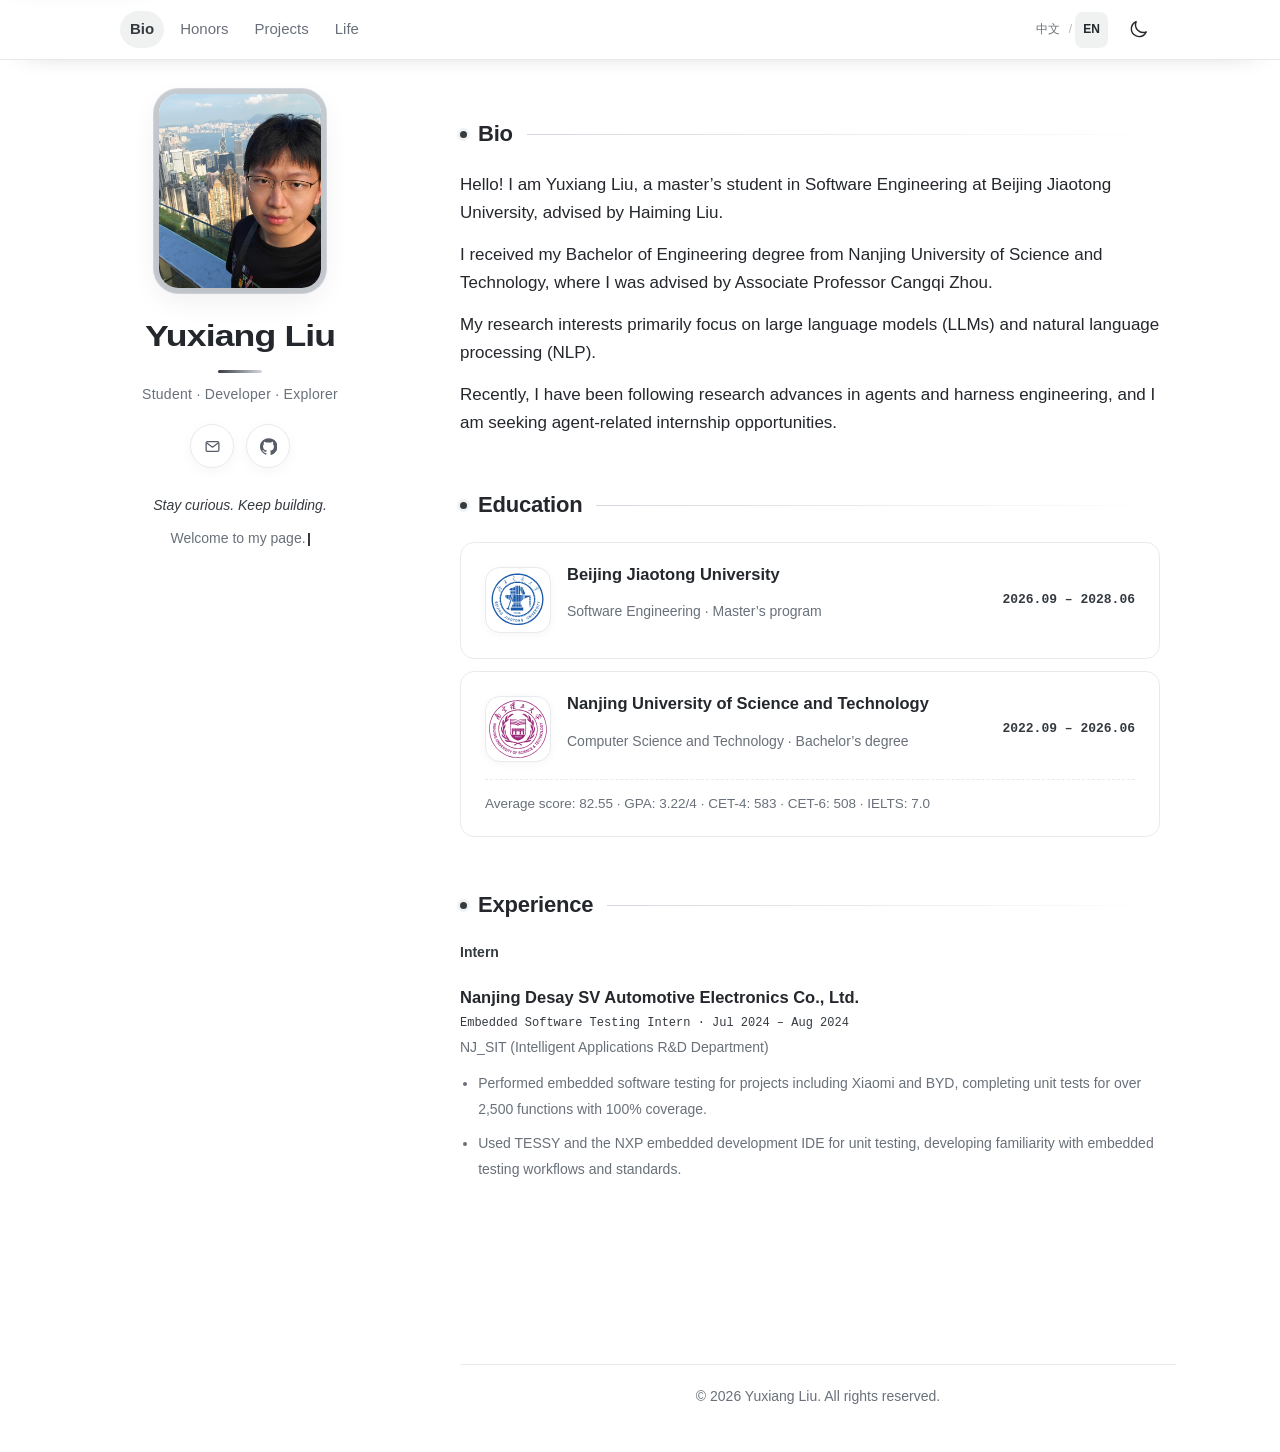
==== commit 871b7f8b: "alter sequence" ====
--- a/personal-site/en/index.html
+++ b/personal-site/en/index.html
@@ -1,72 +1,2 @@
 <!DOCTYPE html>
-<html lang="en" data-theme="light">
-<head>
-<meta charset="UTF-8">
-<link rel="alternate" hreflang="zh-CN" href="../index.html"><link rel="alternate" hreflang="en" href="index.html"><meta name="viewport" content="width=device-width, initial-scale=1">
-<title>Yuxiang Liu · Personal Homepage</title>
-<meta name="description" content="Yuxiang Liu, a Software Engineering master’s student at Beijing Jiaotong University interested in LLMs, NLP, agents, and harness engineering, seeking agent-related internships.">
-<meta id="themeColor" name="theme-color" content="#ffffff">
-<link rel="icon" href="../assets/img/favicon.svg" type="image/svg+xml">
-<script>document.documentElement.classList.add("js");document.documentElement.dataset.theme=new URLSearchParams(location.search).get("theme")==="dark"?"dark":"light";document.documentElement.dataset.panel=["honors","projects","life"].includes(location.hash.slice(1))?location.hash.slice(1):"bio";</script>
-<link rel="stylesheet" href="../assets/css/theme-luka.css"><link rel="stylesheet" href="../assets/css/custom.css">
-</head>
-<body class="theme-luka">
-<a class="skip-link" href="#main-content">Skip to content</a>
-<nav class="top-nav" aria-label="Primary navigation"><div class="nav-container"><div class="nav-left"><a href="#bio" class="nav-link"><span>Bio</span></a><a href="#honors" class="nav-link"><span>Honors</span></a><a href="#projects" class="nav-link"><span>Projects</span></a><a href="#life" class="nav-link"><span>Life</span></a></div><div class="nav-right"><nav class="language-switch" aria-label="Language selection"><a href="../index.html#bio" data-language-base="../index.html" lang="zh-CN" hreflang="zh-CN" aria-label="Chinese version">中文</a><span aria-hidden="true">/</span><a href="index.html#bio" data-language-base="index.html" lang="en" hreflang="en" aria-current="page" aria-label="English version">EN</a></nav><button id="themeToggle" class="theme-toggle" title="Switch to dark theme" aria-label="Switch to dark theme" aria-pressed="false"><svg class="icon-svg icon-moon" viewBox="0 0 24 24" aria-hidden="true"><path d="M21.75 15a9.75 9.75 0 0 1-12.75-12.75A9.75 9.75 0 1 0 21.75 15Z"/></svg><svg class="icon-svg icon-sun" viewBox="0 0 24 24" aria-hidden="true"><circle cx="12" cy="12" r="3.5"/><path d="M12 2v2M12 20v2M4.93 4.93l1.42 1.42M17.65 17.65l1.42 1.42M2 12h2M20 12h2"/></svg></button></div></div></nav>
-<div class="wrapper">
-<header class="sidebar"><div class="profile-card"><div class="image avatar"><img src="../assets/img/avatar.jpg" alt="Portrait of Yuxiang Liu" decoding="async" fetchpriority="high"></div><h1 class="site-name"><span class="name-lettering">Yuxiang Liu</span></h1><p class="sidebar-sub">Student · Developer · Explorer</p><div class="social-icons"><a href="mailto:liuyx26@bjtu.edu.cn" title="Email: liuyx26@bjtu.edu.cn" aria-label="Email Yuxiang Liu"><svg class="icon-svg" viewBox="0 0 24 24" aria-hidden="true"><rect x="3" y="5" width="18" height="14" rx="2"/><path d="m4 7 8 6 8-6"/></svg></a><a href="https://github.com/lyx0902" target="_blank" rel="noopener noreferrer" title="GitHub · lyx0902" aria-label="Yuxiang Liu on GitHub"><svg class="icon-svg icon-github" viewBox="0 0 24 24" aria-hidden="true" focusable="false"><path d="M12 .3a12 12 0 0 0-3.79 23.39c.6.11.82-.26.82-.58l-.02-2.04c-3.34.73-4.04-1.61-4.04-1.61-.55-1.39-1.33-1.76-1.33-1.76-1.09-.74.08-.73.08-.73 1.21.09 1.84 1.24 1.84 1.24 1.07 1.84 2.81 1.31 3.5 1 .11-.78.42-1.31.76-1.61-2.67-.3-5.47-1.33-5.47-5.93 0-1.31.47-2.38 1.24-3.22-.14-.3-.54-1.52.1-3.18 0 0 1.01-.32 3.3 1.23A11.5 11.5 0 0 1 12 6.32c1.02 0 2.05.14 3 .4 2.28-1.55 3.29-1.23 3.29-1.23.64 1.66.24 2.88.12 3.18.76.84 1.23 1.91 1.23 3.22 0 4.61-2.81 5.62-5.48 5.92.44.37.81 1.1.81 2.22l-.02 3.29c0 .31.21.69.83.57A12 12 0 0 0 12 .3Z"/></svg></a></div><p class="sidebar-motto"><span class="motto-quote" lang="en">Stay curious. Keep building.</span><span class="welcome-note" lang="en"><span id="twText">Welcome to my page.</span><span class="tw-caret" aria-hidden="true"></span></span></p></div></header>
-<main class="content" id="main-content" tabindex="-1">
-<section class="site-panel" id="bio" aria-labelledby="bio-title"><div class="section" id="about"><h2 class="section-title" id="bio-title" tabindex="-1"><span class="section-label">Bio</span></h2><div class="section-body">
-<p>Hello! I am Yuxiang Liu, a master’s student in Software Engineering at Beijing Jiaotong University, advised by Haiming Liu.</p>
-<p>I received my Bachelor of Engineering degree from Nanjing University of Science and Technology, where I was advised by Associate Professor Cangqi Zhou.</p>
-<p>My research interests primarily focus on large language models (LLMs) and natural language processing (NLP).</p>
-<p>Recently, I have been following research advances in agents and harness engineering, and I am seeking agent-related internship opportunities.</p>
-</div></div>
-<div class="section" id="education">
-<h3 class="section-title" id="education-title" tabindex="-1"><span class="section-label">Education</span></h3>
-<div class="section-body">
-<div class="edu-card"><div class="edu-row"><img class="edu-logo" src="../assets/img/bjtu.svg" alt="Beijing Jiaotong University emblem"><div class="edu-main"><p class="edu-name"><strong>Beijing Jiaotong University</strong></p><p class="edu-meta">School of Software Engineering · Software Engineering · Master’s program</p></div><span class="edu-period">2026.09 – 2028.06</span></div></div>
-<div class="edu-card"><div class="edu-row"><img class="edu-logo" src="../assets/img/njust.svg" alt="Nanjing University of Science and Technology emblem"><div class="edu-main"><p class="edu-name"><strong>Nanjing University of Science and Technology</strong></p><p class="edu-meta">School of Computer Science and Engineering · Computer Science and Technology · Bachelor’s degree</p></div><span class="edu-period">2022.09 – 2026.06</span></div><div class="edu-extra">Average score: 82.55 · GPA: 3.22/4 · CET-4: 583 · CET-6: 508 · IELTS: 7.0</div></div>
-</div></div>
-<div class="section" id="experience">
-<h3 class="section-title" id="experience-title" tabindex="-1"><span class="section-label">Experience</span></h3>
-<div class="section-body"><div class="exp-block"><div class="exp-label">Intern</div><div class="exp-item"><div class="exp-body"><div class="exp-title">Nanjing Desay SV Automotive Electronics Co., Ltd.</div><div class="exp-meta">Embedded Software Testing Intern · Jul 2024 – Aug 2024</div><div class="exp-desc">NJ_SIT (Intelligent Applications R&amp;D Department)</div><ul class="internship-details"><li>Performed embedded software testing for projects including Xiaomi and BYD, completing unit tests for over 2,500 functions with 100% coverage.</li><li>Used TESSY and the NXP embedded development IDE for unit testing, developing familiarity with embedded testing workflows and standards.</li></ul></div></div></div></div></div>
-</section>
-<section class="site-panel" id="honors" aria-labelledby="honors-title">
-<h2 class="visually-hidden" id="honors-title" tabindex="-1">Honors</h2>
-<nav class="chapter-index" aria-label="Competitions and honors navigation"><div class="reading-track" role="progressbar" aria-label="Reading progress through competitions and honors" aria-valuemin="0" aria-valuemax="100" aria-valuenow="0"><span class="reading-fill"></span></div><a href="#competitions"><span class="reading-node" aria-hidden="true"></span><span>Competitions</span></a><a href="#awards"><span class="reading-node" aria-hidden="true"></span><span>Honors</span></a></nav>
-<div class="section" id="competitions"><h3 class="section-title" id="competitions-title" tabindex="-1"><span class="section-label">Competitions</span></h3><div class="section-body"><div class="comp-list">
-<div class="comp-item"><span class="comp-name">13th MathorCup University Mathematical Modeling Challenge (2023)</span><span class="comp-award">First Prize</span></div>
-<div class="comp-item"><span class="comp-name">Mathematical Contest in Modeling (MCM), 2024</span><span class="comp-award">Honorable Mention</span></div>
-<div class="comp-item"><span class="comp-name">6th National Collegiate Curling AI Challenge (2024)</span><span class="comp-award">Third Prize</span></div>
-<div class="comp-item"><span class="comp-name">15th CP Cup National Collegiate Market Research and Analysis Competition (2025)</span><span class="comp-award">First Prize, Jiangsu Province</span></div>
-<div class="comp-item"><span class="comp-name">China Undergraduate Mathematical Contest in Modeling (CUMCM)(2024)</span><span class="comp-award">Second Prize, Jiangsu Province</span></div>
-<div class="comp-item"><span class="comp-name">14th MathorCup Mathematical Applications Challenge (2024)</span><span class="comp-award">Second Prize, Jiangsu Province</span></div>
-</div></div></div>
-<div class="section" id="awards"><h3 class="section-title" id="awards-title" tabindex="-1"><span class="section-label">Honors</span></h3><div class="section-body"><div class="awards-grid"><div class="award-item"><span class="award-icon" aria-hidden="true">◇</span><div class="award-text"><strong>NJUST Outstanding Student Scholarship · Second Class</strong><div class="award-detail">Awarded once · 24-25Q1</div></div></div><div class="award-item"><span class="award-icon" aria-hidden="true">◇</span><div class="award-text"><strong>NJUST Outstanding Student Scholarship · Third Class</strong><div class="award-detail">Awarded three times · 22-23Q1, 23-24Q2, 24-25Q2</div></div></div></div></div></div>
-</section>
-<section class="site-panel" id="projects" aria-labelledby="projects-title">
-<h2 class="section-title" id="projects-title" tabindex="-1"><span class="section-label">Projects</span></h2>
-<div class="section-body"><div class="proj-list">
-<article class="proj-card" data-project="AchievementAnalysis">
-<a class="proj-thumb" href="../assets/img/AchievementAnalysis.png" target="_blank" rel="noopener noreferrer" aria-label="AchievementAnalysis · View full project screenshot"><img src="../assets/img/AchievementAnalysis.png" alt="AchievementAnalysis interface screenshot" loading="lazy" decoding="async"></a>
-<div class="proj-body"><div class="proj-head"><span class="proj-title">AchievementAnalysis</span></div>
-<div class="proj-desc"><p><strong>Overall project:</strong> Integrates Steam data from multiple sources to analyze game trends, clustering, reviews, and player engagement, providing explainable recommendations and interactive presentations.</p><p><strong>My contribution:</strong> Implemented automated achievement classification and mainline progression analysis, interpreted player engagement using gameplay, playtime, and reviews, and visualized the data.</p><p class="proj-demo">Live demo: <a href="https://www.soyorinlove.cn/#research/retention" target="_blank" rel="noopener noreferrer">https://www.soyorinlove.cn/#research/retention</a></p></div>
-<div class="proj-metadata"><p><span class="proj-meta-label">Type:</span> Course Project</p><p><span class="proj-meta-label">Team:</span> Wenhai Wang, Yuxiang Liu, Jinhui Yang, Meitian Ye, Zhengyu Zhu</p><p><span class="proj-meta-label">GitHub:</span> <a href="https://github.com/WwhdsOne/achievement-analytics" target="_blank" rel="noopener noreferrer">https://github.com/WwhdsOne/achievement-analytics</a></p></div></div>
-</article>
-<article class="proj-card" data-project="ApexLogic">
-<a class="proj-thumb" href="../assets/img/ApexLogic.png" target="_blank" rel="noopener noreferrer" aria-label="ApexLogic · View full project screenshot"><img src="../assets/img/ApexLogic.png" alt="ApexLogic interface screenshot" loading="lazy" decoding="async"></a>
-<div class="proj-body"><div class="proj-head"><span class="proj-title">ApexLogic</span></div>
-<div class="proj-desc"><p>A multi-agent deep research system combining multi-source retrieval and iterative review, with checkpoint-based research resumption, cross-task memory reuse, and concurrent background execution.</p></div>
-<div class="proj-metadata"><p><span class="proj-meta-label">Type:</span> Research Project</p><p><span class="proj-meta-label">Team:</span> Yuxiang Liu</p><p><span class="proj-meta-label">GitHub:</span> <a href="https://github.com/lyx0902/ApexLogic" target="_blank" rel="noopener noreferrer">https://github.com/lyx0902/ApexLogic</a></p></div></div>
-</article>
-</div></div></section>
-<section class="site-panel" id="life" aria-labelledby="life-title">
-<h2 class="section-title" id="life-title" tabindex="-1"><span class="section-label">Life</span></h2>
-<div class="section-body"><div class="announce-list"><div class="announce-item"><span class="announce-date">2023.10</span><div class="announce-body"><div class="announce-title">7th Jiangsu Provincial College Student Arts Exhibition</div><div class="announce-desc">First Prize, Instrumental Ensemble Division</div></div></div><div class="announce-item"><span class="announce-date">2022.10</span><div class="announce-body"><div class="announce-title">NJUST Freshman Basketball Tournament</div><div class="announce-desc">Third Place</div></div></div></div></div>
-</section>
-</main>
-<footer class="site-footer"><p>© 2026 Yuxiang Liu. All rights reserved.</p></footer>
-</div>
-<script src="../assets/js/chapters.js"></script><script src="../assets/js/main.js"></script>
-</body></html>
+<html lang="en"><head><meta charset="UTF-8"><meta name="viewport" content="width=device-width, initial-scale=1"><title>Yuxiang Liu · Personal Homepage</title><meta http-equiv="refresh" content="0;url=../index.html"><script>location.replace("../index.html" + location.search + location.hash);</script></head><body><p><a href="../index.html">Continue to the English homepage</a></p></body></html>
